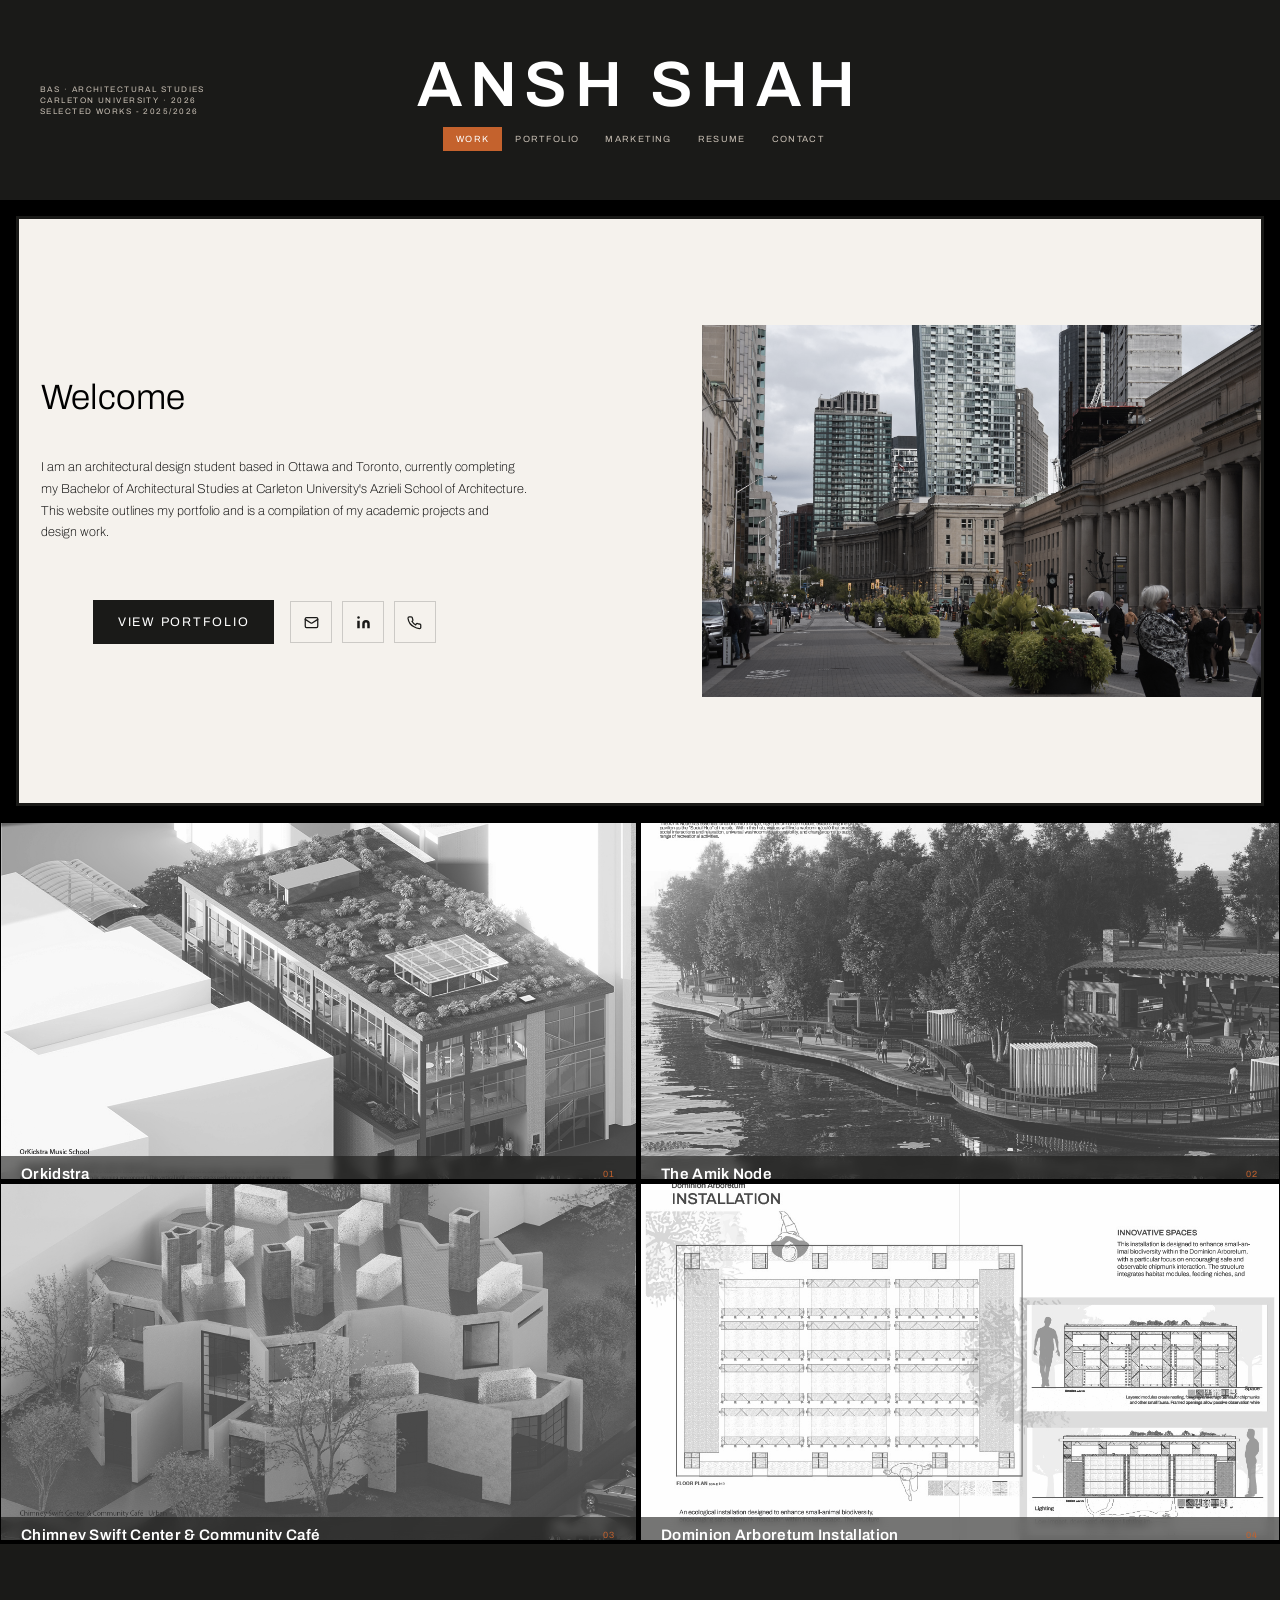
==== index.html @ ababc0a5 "Add marketing page and refresh site presentation" ====
<!DOCTYPE html>
<html lang="en">
<head>
  <meta charset="UTF-8">
  <meta name="viewport" content="width=device-width, initial-scale=1.0">
  <title>Ansh Shah — Architectural Designer</title>
  <meta name="description" content="Portfolio of Ansh Shah, Bachelor of Architectural Studies at Carleton University, specializing in sustainable design.">
 
  <link rel="preconnect" href="https://fonts.googleapis.com">
  <link rel="preconnect" href="https://fonts.gstatic.com" crossorigin>
  <link href="https://fonts.googleapis.com/css2?family=Archivo:ital,wght@0,100..900;1,100..900&display=swap" rel="stylesheet">
 
  <style>
    *, *::before, *::after { box-sizing: border-box; margin: 0; padding: 0; }
 
    :root {
      --bg:     #000000;
      --ink:    #000000;
      --accent: #C4622D;
      --line:   #C8BFB4;
      --white:  #FFFFFF;
      --fd:     'Archivo', sans-serif;
      --fm:     'Archivo', sans-serif;
    }
 
    html { scroll-behavior: smooth; }
 
    body {
      background: var(--bg);
      color: var(--ink);
      font-family: var(--fd);
      -webkit-font-smoothing: antialiased;
    }
 
    a { color: inherit; text-decoration: none; }
    img { display: block; max-width: 100%; }
 
    /* ─── NAV ─── */
    nav {
      position: sticky;
      top: 0;
      z-index: 300;
      display: grid;
      grid-template-columns: 1fr auto 1fr;
      align-items: center;
      padding: 0 2.5rem;
      height: 200px;
      background: #1A1A18;
      border-bottom: none;
    }
 
    .nav-left {
      display: flex;
      flex-direction: column;
      gap: 2px;
      justify-content: center;
    }
 
    .nav-left .nav-sub {
      font-family: var(--fm);
      font-size: 8px;
      letter-spacing: 0.18em;
      color: var(--line);
      text-transform: uppercase;
      text-align: left;
    }
 
    .nav-center {
      display: flex;
      flex-direction: column;
      align-items: center;
      gap: 0.5rem;
    }
 
    .nav-center .nav-name {
      font-family: var(--fd);
      font-size: 4rem;
      font-weight: 600;
      letter-spacing: 0.12em;
      color: var(--white);
      white-space: nowrap;
    }
 
    .nav-center .nav-links {
      display: flex;
      list-style: none;
      gap: 0;
    }
 
    .nav-center .nav-links li a {
      display: block;
      font-family: var(--fm);
      font-size: 9px;
      letter-spacing: 0.15em;
      text-transform: uppercase;
      color: var(--line);
      padding: 6px 12px;
      border: 1px solid transparent;
      transition: color 0.2s, border-color 0.2s;
    }
 
    .nav-center .nav-links li a:hover,
    .nav-center .nav-links li a.active {
      color: var(--white);
      border-color: rgba(255,255,255,0.25);
    }
 
    .nav-center .nav-links li a.active {
      background: var(--accent);
      border-color: var(--accent);
      color: var(--white);
    }
 
    /* ─── INTRO STRIP ─── */
    .intro-strip {
      width: calc(100% - 32px);
      margin: 16px 16px 16px 16px;
      background: #F5F2ED;
      border: 3px solid #1A1A18;
      box-sizing: border-box;
      display: grid;
      grid-template-columns: 55% 45%;
      min-height: calc(70vh - 40px);
      align-items: stretch;
    }

    .intro-left {
      display: flex;
      flex-direction: column;
      justify-content: center;
      gap: 1rem;
      padding: 0rem 3rem 0rem 3rem;
    }

    .intro-left h1 {
      font-family: var(--fd);
      font-size: clamp(2.2rem, 2vw, 3.5rem);
      font-weight: 300;
      line-height: 1.1;
      margin-bottom: 1.5rem;
    }

    .intro-left p {
      font-family: var(--fd);
      font-size: .8rem;
      font-weight: 100;
      line-height: 1.7;
      opacity: 0.8;
      max-width: 38em;
      margin-bottom: 2.5rem;
    }

    .intro-actions {
      display: flex;
      align-items: center;
      gap: 1rem;
      flex-wrap: wrap;
    }

    .btn-primary {
      display: inline-flex;
      align-items: center;
      justify-content: center;
      min-height: 44px;
      padding: 0.85rem 1.5rem;
      border: 1px solid #1A1A18;
      background: #1A1A18;
      color: var(--white);
      font-family: var(--fm);
      font-size: 0.78rem;
      letter-spacing: 0.14em;
      text-transform: uppercase;
      transition: background 0.2s ease, color 0.2s ease, border-color 0.2s ease;
    }

    .btn-primary:hover {
      background: var(--accent);
      border-color: var(--accent);
    }

    .icon-links {
      display: flex;
      align-items: center;
      gap: 0.6rem;
      flex-wrap: wrap;
    }

    .icon-links a {
      display: inline-flex;
      align-items: center;
      justify-content: center;
      width: 42px;
      height: 42px;
      border: 1px solid rgba(26, 26, 24, 0.18);
      color: #1A1A18;
      transition: border-color 0.2s ease, color 0.2s ease, transform 0.2s ease;
    }

    .icon-links a:hover {
      border-color: var(--accent);
      color: var(--accent);
      transform: translateY(-1px);
    }

    .intro-photo-container {
      display: flex;
      align-items: center;
      justify-content: center;
      background: none !important;
      box-shadow: none !important;
      border: none !important;
      border-radius: 0 !important;
      overflow: visible;
      height: 100%;
      min-height: 0;
    }

    .intro-photo-container img {
      width: 100%;
      height: 100%;
      max-height: 100vh;
      object-fit: contain;
      object-position: center center;
      background: none !important;
      border: none !important;
      box-shadow: none !important;
      border-radius: 0 !important;
      display: block;
      margin: 0 auto;
      opacity: 1;
      filter: grayscale(50%);
      transition: transform 0.8s ease, opacity 0.4s ease;
    }

    .intro-photo-container:hover img {
      transform: scale(1.04);
      opacity: 1;
      filter: grayscale(0%);
    }

    .hamburger {
      display: none;
      align-items: center;
      justify-content: center;
      flex-direction: column;
      gap: 5px;
      width: 44px;
      height: 44px;
      padding: 0;
      border: none;
      background: transparent;
      color: var(--white);
      cursor: pointer;
      justify-self: end;
      z-index: 400;
    }

    .hamburger span {
      display: block;
      width: 24px;
      height: 2px;
      background: currentColor;
      transition: transform 0.3s ease, opacity 0.3s ease;
    }

    .hamburger.active span:nth-child(1) {
      transform: translateY(7px) rotate(45deg);
    }

    .hamburger.active span:nth-child(2) {
      opacity: 0;
    }

    .hamburger.active span:nth-child(3) {
      transform: translateY(-7px) rotate(-45deg);
    }

    .mobile-menu {
      position: fixed;
      inset: 0;
      display: flex;
      flex-direction: column;
      justify-content: center;
      align-items: center;
      gap: 2rem;
      padding: 6rem 1.5rem 2rem;
      background: rgba(26, 26, 24, 0.98);
      z-index: 350;
      opacity: 0;
      visibility: hidden;
      pointer-events: none;
      transition: opacity 0.3s ease, visibility 0.3s ease;
    }

    .mobile-menu.active {
      opacity: 1;
      visibility: visible;
      pointer-events: auto;
    }

    .mobile-nav-links {
      list-style: none;
      display: flex;
      flex-direction: column;
      align-items: center;
      gap: 1.25rem;
    }

    .mobile-nav-links li a {
      display: block;
      font-family: var(--fd);
      font-size: clamp(1.4rem, 6vw, 2rem);
      font-weight: 300;
      letter-spacing: 0.08em;
      color: var(--white);
      text-transform: uppercase;
    }

    .mobile-nav-links li a.active,
    .mobile-nav-links li a:hover {
      color: var(--accent);
    }

    .mobile-nav-sub {
      display: flex;
      flex-direction: column;
      align-items: center;
      gap: 0.45rem;
    }

    .mobile-nav-sub span {
      font-family: var(--fm);
      font-size: 0.68rem;
      letter-spacing: 0.14em;
      color: var(--line);
      text-transform: uppercase;
      text-align: center;
    }
 
    /* ─── PROJECT GRID ─── */
    .projects-grid {
      display: grid;
      grid-template-columns: 1fr 1fr;
      gap: 0;
    }
 
    .project-tile {
      position: relative;
      overflow: hidden;
      border-bottom: 3px solid var(--ink);
      border-right: 3px solid var(--ink);
      aspect-ratio: 16 / 9;
      background: var(--ink);
      cursor: pointer;
      margin: 1px;
      
    }
 
    .project-tile:nth-child(even) {
      border-right: none;
    }
 
    .project-tile img {
      width: 100%;
      height: 100%;
      object-fit: cover;
      display: block;
      filter: grayscale(100%);
      transition: filter 0.5s ease, transform 0.6s ease;
    }
 
    .project-tile:hover img {
      filter: grayscale(0%);
      transform: scale(1.04);
    }
 
    /* overlay */
    .tile-overlay {
      position: absolute;
      inset: 0;
      background: linear-gradient(to top, rgba(26,26,24,0.85) 0%, transparent 55%);
      opacity: 0;
      transition: opacity 0.35s ease;
      display: flex;
      flex-direction: column;
      justify-content: flex-end;
      padding: 1.75rem 2rem;
    }
 
    .project-tile:hover .tile-overlay {
      opacity: 1;
    }
 
    .tile-num {
      font-family: var(--fm);
      font-size: 9px;
      letter-spacing: 0.2em;
      color: var(--accent);
      margin-bottom: 0.4rem;
    }
 
    .tile-title {
      font-family: var(--fd);
      font-size: 1.5rem;
      font-weight: 600;
      color: var(--white);
      line-height: 1.15;
      margin-bottom: 0.35rem;
    }
 
    .tile-desc {
      font-family: var(--fd);
      font-style: italic;
      font-size: 0.9rem;
      color: rgba(245,242,237,0.75);
      margin-bottom: 0.6rem;
    }
 
    .tile-tools {
      font-family: var(--fm);
      font-size: 8px;
      letter-spacing: 0.12em;
      color: var(--line);
    }
 
    /* Always-visible label strip at bottom (subtle) */
    .tile-label {
      position: absolute;
      bottom: 0;
      left: 0;
      right: 0;
      padding: 0.65rem 1.25rem;
      background: rgba(26,26,24,0.6);
      backdrop-filter: blur(4px);
      display: flex;
      justify-content: space-between;
      align-items: center;
      transition: opacity 0.3s;
    }
 
    .project-tile:hover .tile-label {
      opacity: 0;
    }
 
    .tile-label-name {
      font-family: var(--fd);
      font-size: 0.95rem;
      font-weight: 600;
      color: var(--white);
      letter-spacing: 0.02em;
    }
 
    .tile-label-num {
      font-family: var(--fm);
      font-size: 9px;
      color: var(--accent);
      letter-spacing: 0.18em;
    }
 
    /* ─── FOOTER ─── */
    .site-footer {
      background: #1A1A18;
      padding: 1.6rem 2.5rem;
      display: grid;
      grid-template-columns: minmax(0, 1.3fr) auto auto;
      align-items: start;
      gap: 1.2rem 2rem;
    }
 
    .site-footer > p {
      display: none;
    }

    .site-footer__brand,
    .site-footer__nav,
    .site-footer__meta {
      display: grid;
      gap: 0.45rem;
    }

    .site-footer__eyebrow,
    .site-footer__nav a,
    .site-footer__meta a,
    .site-footer__meta span,
    .site-footer__note {
      font-family: var(--fm);
      font-size: 9px;
      letter-spacing: 0.12em;
      text-transform: uppercase;
    }

    .site-footer__eyebrow {
      color: var(--accent);
      opacity: 1;
    }

    .site-footer__note,
    .site-footer__meta span {
      color: #C8BFB4;
      opacity: 0.7;
    }

    .site-footer__nav {
      justify-items: start;
    }

    .site-footer__nav a,
    .site-footer__meta a {
      color: #F5F2ED;
      opacity: 0.82;
    }

    .site-footer__meta {
      justify-items: end;
      text-align: right;
    }
 
    .site-footer a:hover { color: var(--accent); opacity: 1; }
 
    /* ─── RESPONSIVE ─── */
    @media (max-width: 768px) {
      nav {
        grid-template-columns: 1fr auto;
        gap: 1rem;
        padding: 0 1.25rem;
        height: 88px;
      }
      .nav-left {
        display: none;
      }
      .nav-center {
        align-items: flex-start;
        gap: 0;
        min-width: 0;
      }
      .nav-center .nav-name {
        font-size: clamp(1.35rem, 6vw, 2rem);
        letter-spacing: 0.08em;
      }
      .nav-center .nav-links {
        display: none;
      }
      .intro-strip {
        grid-template-columns: 1fr;
        min-height: auto;
        margin: 12px;
        width: calc(100% - 24px);
      }
      .intro-photo-container {
        order: -1;
        padding: 1.25rem 1.25rem 0;
        height: auto;
        min-height: 0;
        max-height: none;
        align-items: center;
        justify-content: center;
      }
      .intro-photo-container img {
        width: 100%;
        height: auto;
        max-height: min(70vh, 520px);
        object-fit: contain;
        object-position: center center;
      }
      .intro-left {
        gap: 0.8rem;
        padding: 1.25rem 1.5rem 1.75rem;
      }
      .intro-left h1 {
        font-size: clamp(2rem, 8vw, 2.8rem);
        margin-bottom: 0.5rem;
      }
      .intro-left p {
        font-size: 0.95rem;
        line-height: 1.65;
        margin-bottom: 1rem;
      }
      .intro-actions {
        align-items: stretch;
      }
      .btn-primary {
        width: 100%;
      }
      .icon-links {
        width: 100%;
      }
      .projects-grid { grid-template-columns: 1fr; }
      .project-tile { border-right: none; aspect-ratio: 4/3; }
      .project-tile:nth-child(even) { border-right: none; }
      .hamburger { display: flex; }
    }
 
    @media (max-width: 480px) {
      nav {
        padding: 0 1rem;
        height: 76px;
      }
      .nav-center .nav-name {
        font-size: 1.1rem;
        letter-spacing: 0.06em;
      }
      .intro-strip {
        margin: 8px;
        width: calc(100% - 16px);
      }
      .intro-photo-container {
        padding: 1rem 1rem 0;
      }
      .intro-left {
        padding: 1rem 1.1rem 1.35rem;
      }
      .intro-left p {
        font-size: 0.9rem;
      }
      .icon-links a {
        width: 40px;
        height: 40px;
      }
      .site-footer {
        grid-template-columns: 1fr;
        padding: 1.2rem 1.25rem;
      }
      .site-footer__nav,
      .site-footer__meta {
        justify-items: start;
        text-align: left;
      }
    }
  </style>
</head>
<body>
 
  <!-- NAV -->
  <nav>
    <div class="nav-left">
      <span class="nav-sub">BAS · Architectural Studies</span>
      <span class="nav-sub">Carleton University · 2026</span>
      <span class="nav-sub">Selected Works - 2025/2026</span>
    </div>
    <div class="nav-center">
      <span class="nav-name">ANSH SHAH</span>
      <ul class="nav-links">
        <li><a href="index.html" class="active">Work</a></li>
        <li><a href="portfolio.html">Portfolio</a></li>
        <li><a href="marketing.html">Marketing</a></li>
        <li><a href="resume.html">Resume</a></li>
        <li><a href="mailto:ansh-shah@outlook.com">Contact</a></li>
      </ul>
    </div>
    <button class="hamburger" type="button" aria-label="Toggle menu" aria-expanded="false">
      <span></span>
      <span></span>
      <span></span>
    </button>
  </nav>
  
  <!-- Mobile Menu Overlay -->
  <div class="mobile-menu" aria-hidden="true">
    <ul class="mobile-nav-links">
      <li><a href="index.html" class="active">Work</a></li>
      <li><a href="portfolio.html">Portfolio</a></li>
      <li><a href="marketing.html">Marketing</a></li>
      <li><a href="resume.html">Resume</a></li>
      <li><a href="mailto:ansh-shah@outlook.com">Contact</a></li>
    </ul>
    <div class="mobile-nav-sub">
      <span>BAS · Architectural Studies</span>
      <span>Carleton University · 2026</span>
    </div>
  </div>
 
  <!-- INTRO STRIP -->
  <div class="intro-strip">
    <div class="intro-left">
      <h1>Welcome</h1>
      <p>I am an architectural design student based in Ottawa and Toronto, currently completing my Bachelor of Architectural Studies at Carleton University's Azrieli School of Architecture. This website outlines my portfolio and is a compilation of my academic projects and design work.</p>
      <div class="intro-actions">
        <a href="portfolio.html" class="btn-primary">View Portfolio</a>
        <div class="icon-links">
          <a href="mailto:ansh-shah@outlook.com" title="Email">
            <svg width="15" height="15" viewBox="0 0 24 24" fill="none" stroke="currentColor" stroke-width="2" stroke-linecap="round" stroke-linejoin="round"><rect x="2" y="4" width="20" height="16" rx="2"/><path d="m22 7-8.97 5.7a1.94 1.94 0 0 1-2.06 0L2 7"/></svg>
          </a>
          <a href="https://www.linkedin.com/in/ansh-shah-31157129a/" target="_blank" title="LinkedIn">
            <svg width="15" height="15" viewBox="0 0 24 24" fill="currentColor"><path d="M16 8a6 6 0 0 1 6 6v7h-4v-7a2 2 0 0 0-2-2 2 2 0 0 0-2 2v7h-4v-7a6 6 0 0 1 6-6zM2 9h4v12H2z"/><circle cx="4" cy="4" r="2"/></svg>
          </a>
          <a href="tel:4373502906" title="Phone">
            <svg width="15" height="15" viewBox="0 0 24 24" fill="none" stroke="currentColor" stroke-width="2" stroke-linecap="round" stroke-linejoin="round"><path d="M22 16.92v3a2 2 0 0 1-2.18 2 19.79 19.79 0 0 1-8.63-3.07A19.5 19.5 0 0 1 4.69 13.6 19.79 19.79 0 0 1 1.61 5a2 2 0 0 1 1.99-2h3a2 2 0 0 1 2 1.72c.127.96.361 1.903.7 2.81a2 2 0 0 1-.45 2.11L7.91 10.09a16 16 0 0 0 6 6l.91-1.91a2 2 0 0 1 2.11-.45c.907.339 1.85.573 2.81.7A2 2 0 0 1 22 16.92z"/></svg>
          </a>
        </div>
      </div>
    </div>
    <div class="intro-photo-container">
      <img src="IntroPhoto.jpg" alt="Ansh Shah">
    </div>
  </div>
 
  <!-- PROJECT GRID -->
  <section id="work">
    <div class="projects-grid">
 
      <a class="project-tile" href="portfolio.html">
        <img src="assets/images/Page_7.jpg" alt="Orkidstræ" loading="lazy">
        <div class="tile-label">
          <span class="tile-label-name">Orkidstra </span>
          <span class="tile-label-num">01</span>
        </div>
        <div class="tile-overlay">
          <span class="tile-num">01</span>
          <h2 class="tile-title">Orkidstra Music School</h2>
          <p class="tile-desc">Institutional Design · Ottawa</p>
          <span class="tile-tools">Revit · Rhino · D5 Render · Illustrator · Photoshop · InDesign</span>
        </div>
      </a>
 
      <a class="project-tile" href="portfolio.html">
        <img src="assets/images/Page_3.jpg" alt="The Amik Node" loading="lazy">
        <div class="tile-label">
          <span class="tile-label-name">The Amik Node</span>
          <span class="tile-label-num">02</span>
        </div>
        <div class="tile-overlay">
          <span class="tile-num">02</span>
          <h2 class="tile-title">The Amik Node</h2>
          <p class="tile-desc">Ecological Design Studio · Ottawa</p>
          <span class="tile-tools">Rhino · D5 Render · Photoshop · Illustrator · InDesign</span>
        </div>
      </a>
 
      <a class="project-tile" href="portfolio.html">
        <img src="assets/images/Page_13.jpg" alt="Chimney Swift Center" loading="lazy">
        <div class="tile-label">
          <span class="tile-label-name">Chimney Swift Center & Community Café</span>
          <span class="tile-label-num">03</span>
        </div>
        <div class="tile-overlay">
          <span class="tile-num">03</span>
          <h2 class="tile-title">Chimney Swift Center<br>& Community Café</h2>
          <p class="tile-desc">Urban Infill · Ottawa</p>
          <span class="tile-tools">Rhino · D5 Render · Photoshop · Illustrator · InDesign</span>
        </div>
      </a>
 
      <a class="project-tile" href="portfolio.html">
        <img src="assets/images/Page_16.jpg" alt="Dominion Arboretum Installation" loading="lazy">
        <div class="tile-label">
          <span class="tile-label-name">Dominion Arboretum Installation</span>
          <span class="tile-label-num">04</span>
        </div>
        <div class="tile-overlay">
          <span class="tile-num">04</span>
          <h2 class="tile-title">Dominion Arboretum<br>Installation</h2>
          <p class="tile-desc">Landscape Installation · Ottawa</p>
          <span class="tile-tools">Rhino · Illustrator · Photoshop · InDesign</span>
        </div>
      </a>
 
    </div>
  </section>
 
  <!-- FOOTER -->
  <footer class="site-footer">
    <div class="site-footer__brand">
      <p class="site-footer__eyebrow">Ansh Shah</p>
      <p class="site-footer__note">BAS Architectural Studies, Carleton University, selected works 2025/2026.</p>
    </div>
    <div class="site-footer__nav">
      <a href="portfolio.html">Portfolio</a>
      <a href="marketing.html">Marketing</a>
      <a href="resume.html">Resume</a>
    </div>
    <div class="site-footer__meta">
      <a href="mailto:ansh-shah@outlook.com">ansh-shah@outlook.com</a>
      <a href="https://www.linkedin.com/in/ansh-shah-31157129a/" target="_blank" rel="noreferrer">LinkedIn</a>
      <span>&copy; 2026 Ottawa / Toronto</span>
    </div>
    <p>© 2026 Ansh Shah &nbsp;·&nbsp; BAS Architectural Studies, Carleton University</p>
    <p>
      <a href="mailto:ansh-shah@outlook.com">ansh-shah@outlook.com</a>
      &nbsp;·&nbsp;
      <a href="https://www.linkedin.com/in/ansh-shah-31157129a/" target="_blank">LinkedIn</a>
    </p>
  </footer>

  <script src="js/main.js"></script>
</body>
</html>
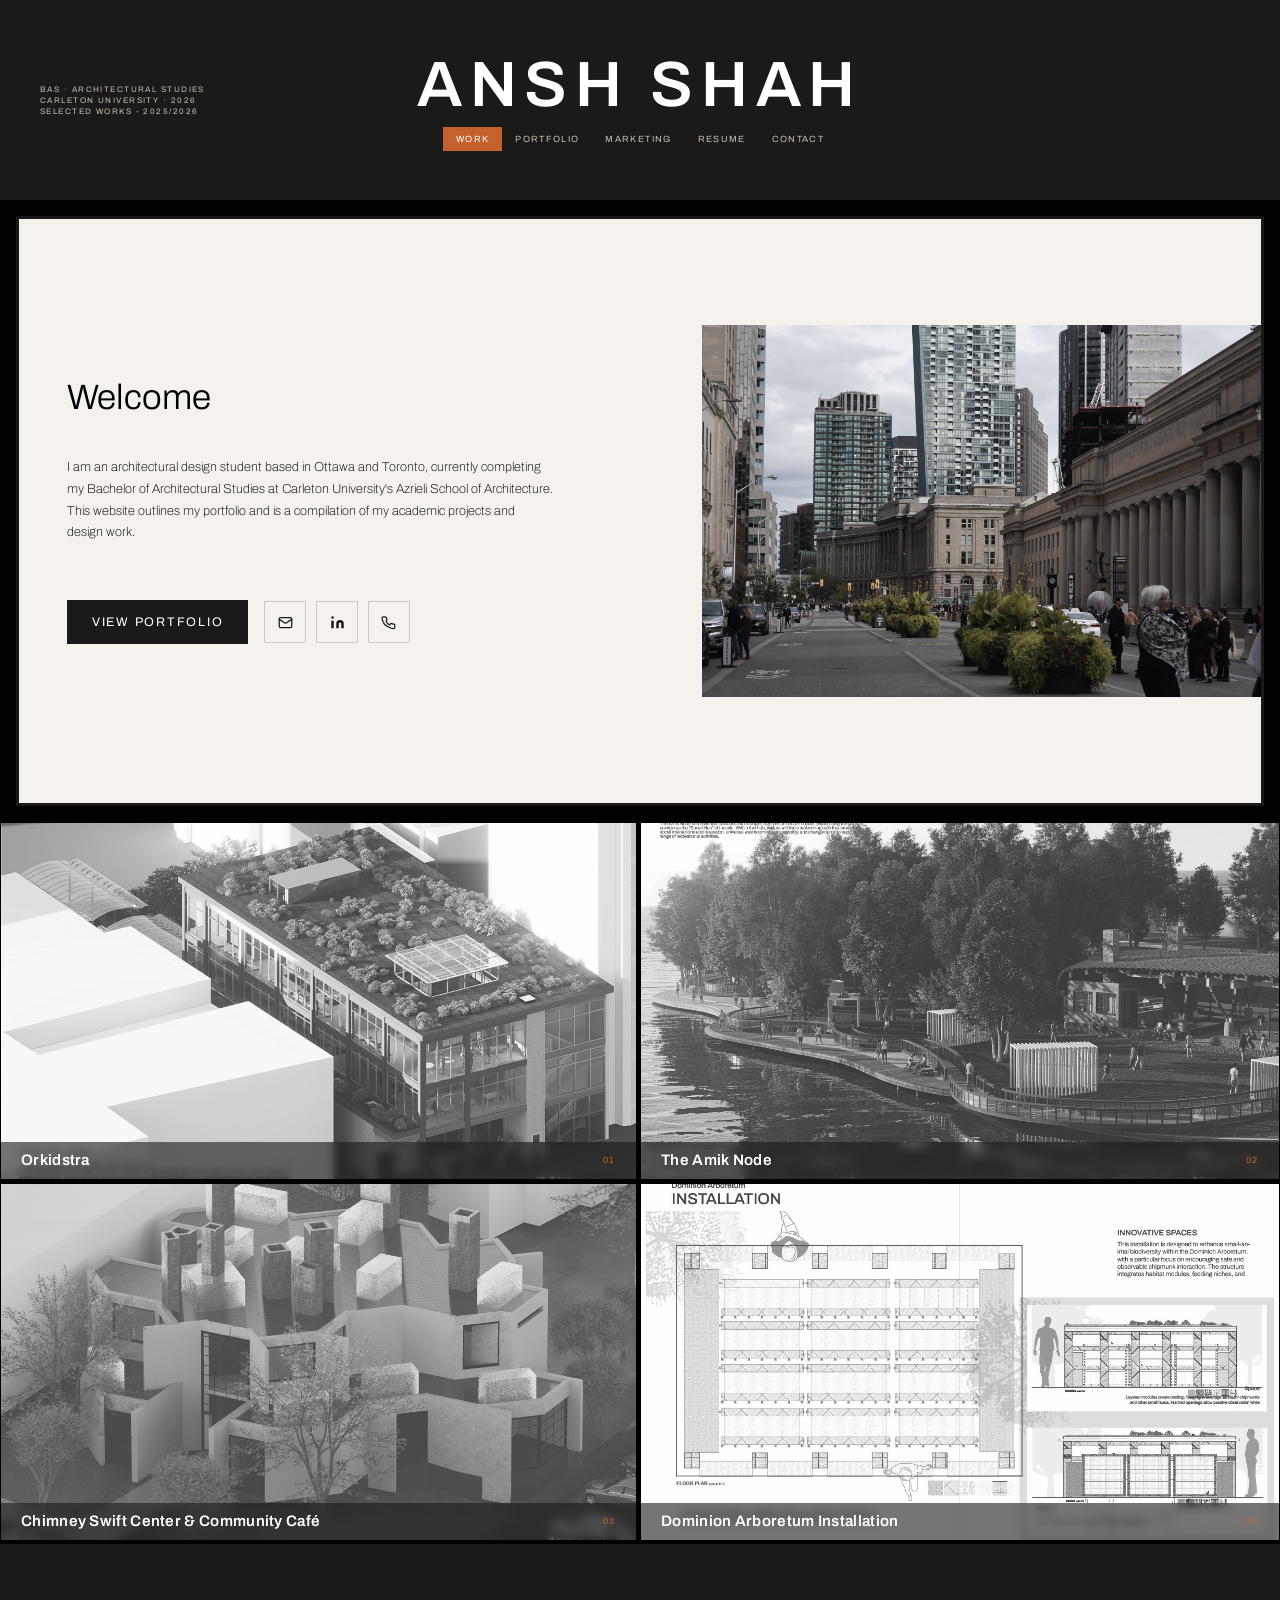
==== commit b88d2b4b: "Refine mobile layout and animation behavior" ====
--- a/index.html
+++ b/index.html
@@ -433,8 +433,10 @@
       background: rgba(26,26,24,0.6);
       backdrop-filter: blur(4px);
       display: flex;
+      min-width: 0;
       justify-content: space-between;
       align-items: center;
+      gap: 0.6rem;
       transition: opacity 0.3s;
     }
  
@@ -448,6 +450,8 @@
       font-weight: 600;
       color: var(--white);
       letter-spacing: 0.02em;
+      min-width: 0;
+      overflow-wrap: anywhere;
     }
  
     .tile-label-num {
@@ -543,8 +547,8 @@
       .intro-strip {
         grid-template-columns: 1fr;
         min-height: auto;
-        margin: 12px;
-        width: calc(100% - 24px);
+        margin: 8px;
+        width: calc(100% - 16px);
       }
       .intro-photo-container {
         order: -1;
@@ -564,7 +568,7 @@
       }
       .intro-left {
         gap: 0.8rem;
-        padding: 1.25rem 1.5rem 1.75rem;
+        padding: 1.1rem 1.2rem 1.45rem;
       }
       .intro-left h1 {
         font-size: clamp(2rem, 8vw, 2.8rem);
@@ -600,14 +604,14 @@
         letter-spacing: 0.06em;
       }
       .intro-strip {
-        margin: 8px;
-        width: calc(100% - 16px);
+        margin: 4px;
+        width: calc(100% - 8px);
       }
       .intro-photo-container {
-        padding: 1rem 1rem 0;
+        padding: 0.8rem 0.8rem 0;
       }
       .intro-left {
-        padding: 1rem 1.1rem 1.35rem;
+        padding: 0.9rem 0.9rem 1.15rem;
       }
       .intro-left p {
         font-size: 0.9rem;
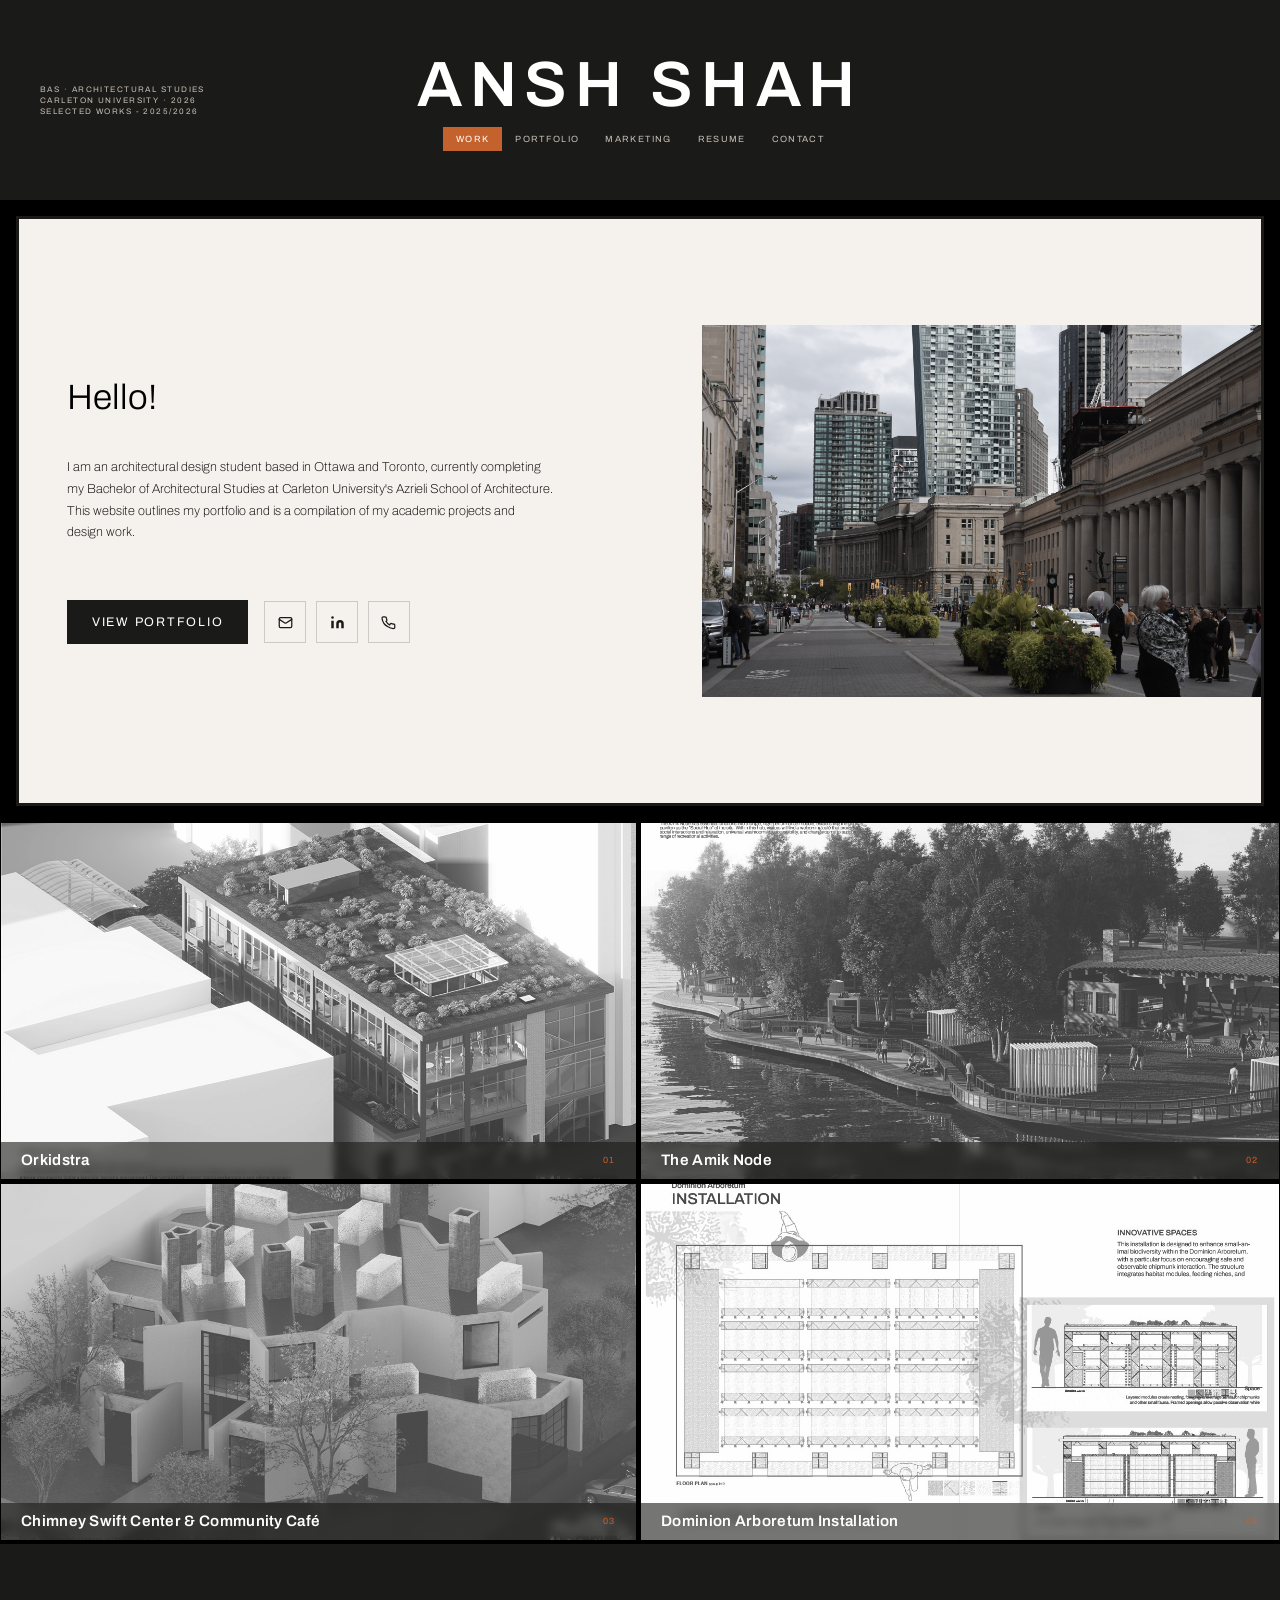
==== commit 4d66ebe9: "Update index.html" ====
--- a/index.html
+++ b/index.html
@@ -176,6 +176,28 @@
     .btn-primary:hover {
       background: var(--accent);
       border-color: var(--accent);
+    }
+
+    .btn-mobile-marketing {
+      display: none;
+      align-items: center;
+      justify-content: center;
+      min-height: 44px;
+      padding: 0.85rem 1.5rem;
+      border: 1px solid rgba(26, 26, 24, 0.18);
+      background: transparent;
+      color: #1A1A18;
+      font-family: var(--fm);
+      font-size: 0.78rem;
+      letter-spacing: 0.14em;
+      text-transform: uppercase;
+      transition: background 0.2s ease, color 0.2s ease, border-color 0.2s ease;
+    }
+
+    .btn-mobile-marketing:hover {
+      background: rgba(196, 98, 45, 0.1);
+      border-color: var(--accent);
+      color: var(--accent);
     }
 
     .icon-links {
@@ -583,6 +605,10 @@
         align-items: stretch;
       }
       .btn-primary {
+        width: 100%;
+      }
+      .btn-mobile-marketing {
+        display: inline-flex;
         width: 100%;
       }
       .icon-links {
@@ -676,10 +702,11 @@
   <!-- INTRO STRIP -->
   <div class="intro-strip">
     <div class="intro-left">
-      <h1>Welcome</h1>
+      <h1>Hello!</h1>
       <p>I am an architectural design student based in Ottawa and Toronto, currently completing my Bachelor of Architectural Studies at Carleton University's Azrieli School of Architecture. This website outlines my portfolio and is a compilation of my academic projects and design work.</p>
       <div class="intro-actions">
         <a href="portfolio.html" class="btn-primary">View Portfolio</a>
+        <a href="marketing.html" class="btn-mobile-marketing">Marketing</a>
         <div class="icon-links">
           <a href="mailto:ansh-shah@outlook.com" title="Email">
             <svg width="15" height="15" viewBox="0 0 24 24" fill="none" stroke="currentColor" stroke-width="2" stroke-linecap="round" stroke-linejoin="round"><rect x="2" y="4" width="20" height="16" rx="2"/><path d="m22 7-8.97 5.7a1.94 1.94 0 0 1-2.06 0L2 7"/></svg>
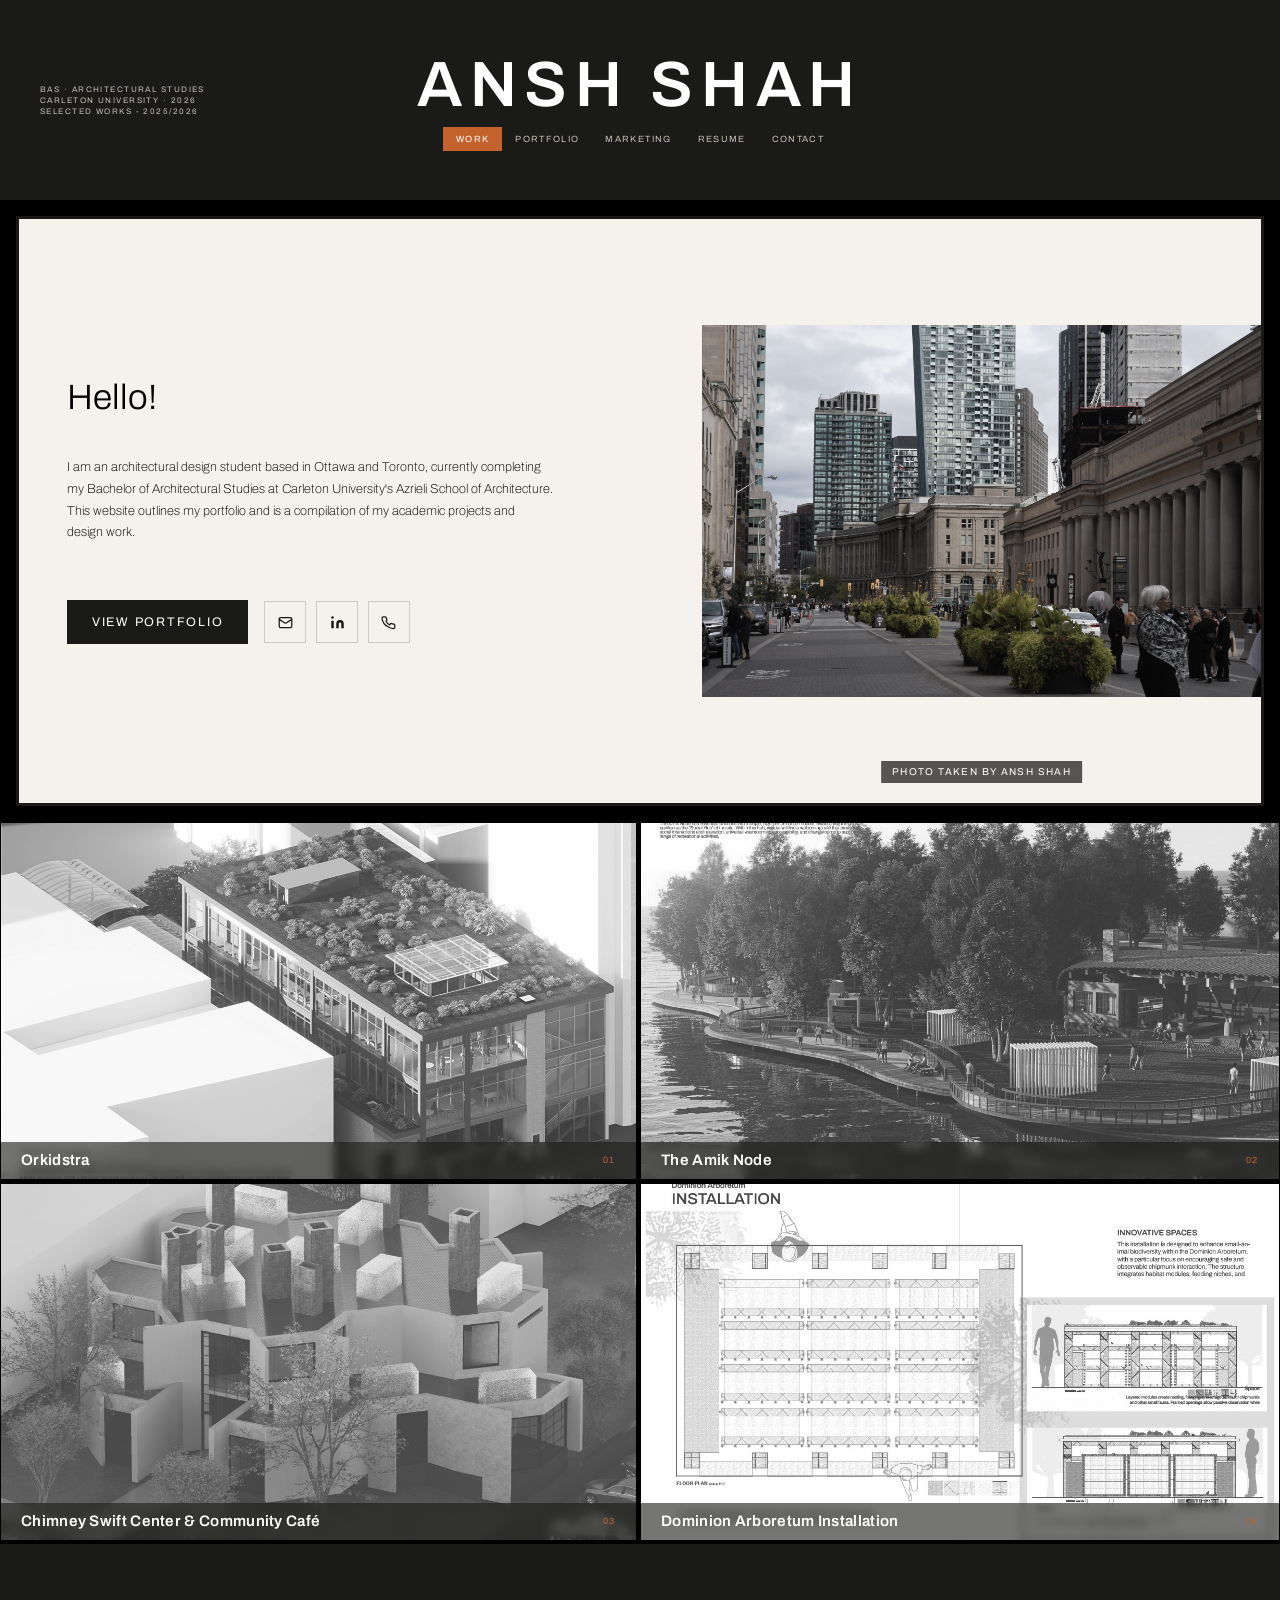
==== commit c654c465: "Add intro photo credit" ====
--- a/index.html
+++ b/index.html
@@ -225,6 +225,7 @@
     }
 
     .intro-photo-container {
+      position: relative;
       display: flex;
       align-items: center;
       justify-content: center;
@@ -260,6 +261,21 @@
       filter: grayscale(0%);
     }
 
+    .intro-photo-credit {
+      position: absolute;
+      bottom: 1.25rem;
+      left: 50%;
+      transform: translateX(-50%);
+      padding: 0.35rem 0.7rem;
+      background: rgba(26, 26, 24, 0.72);
+      color: var(--white);
+      font-family: var(--fm);
+      font-size: 0.62rem;
+      letter-spacing: 0.14em;
+      text-transform: uppercase;
+      white-space: nowrap;
+    }
+
     .hamburger {
       display: none;
       align-items: center;
@@ -587,6 +603,10 @@
         max-height: min(70vh, 520px);
         object-fit: contain;
         object-position: center center;
+      }
+      .intro-photo-credit {
+        bottom: 0.75rem;
+        font-size: 0.58rem;
       }
       .intro-left {
         gap: 0.8rem;
@@ -722,6 +742,7 @@
     </div>
     <div class="intro-photo-container">
       <img src="IntroPhoto.jpg" alt="Ansh Shah">
+      <span class="intro-photo-credit">Photo Taken by Ansh Shah</span>
     </div>
   </div>
  
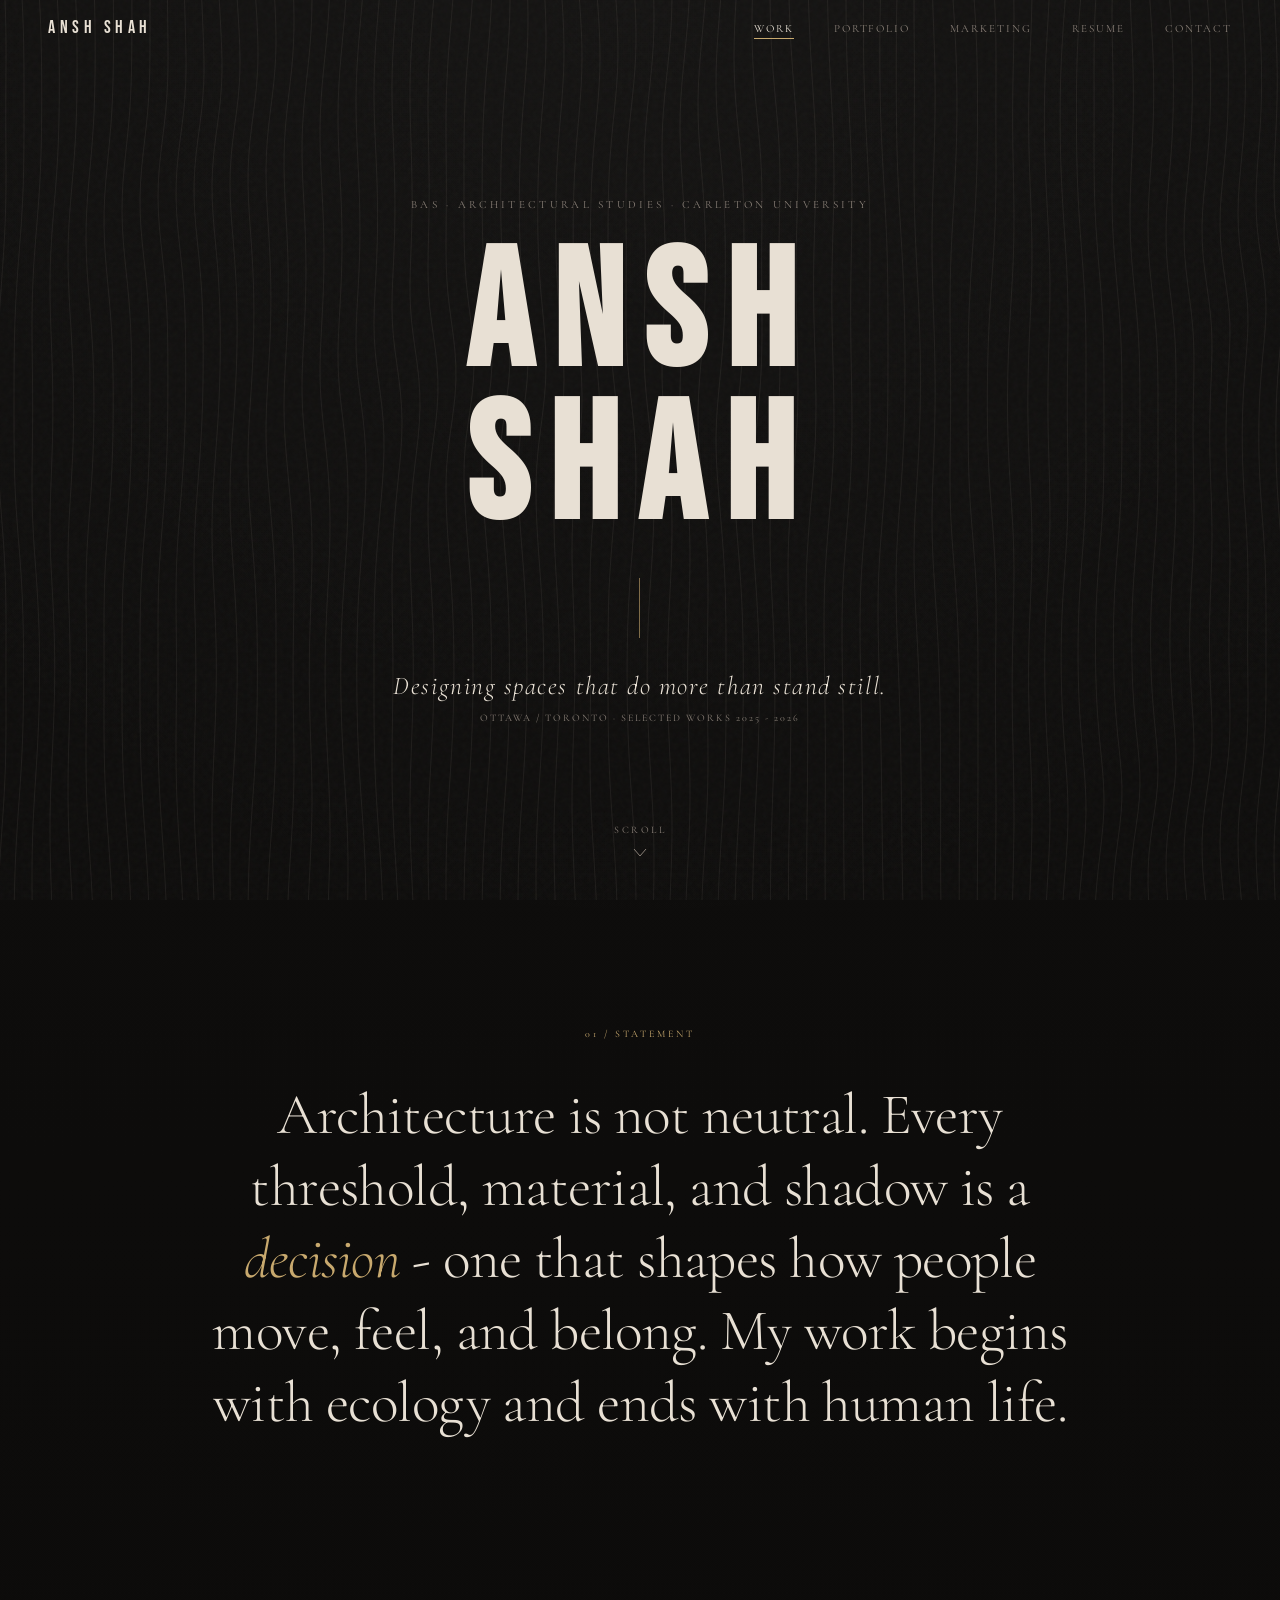
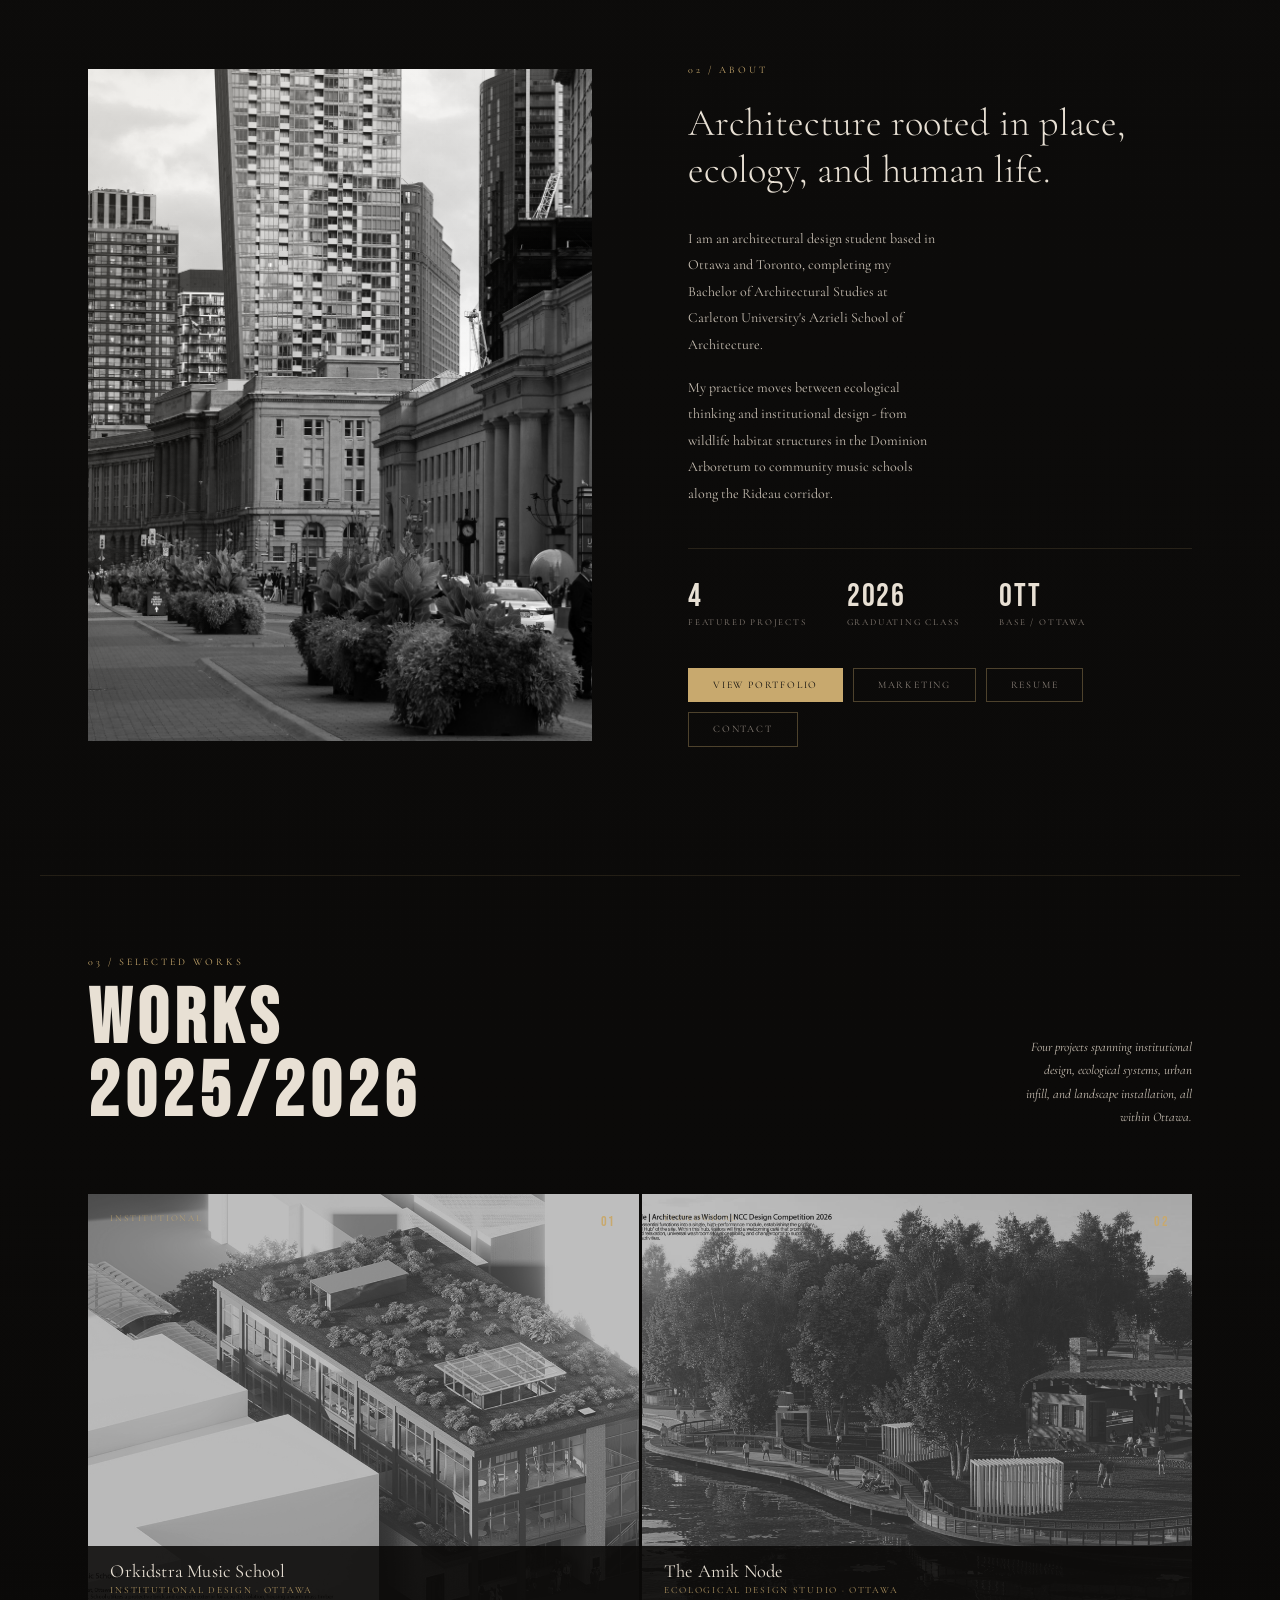
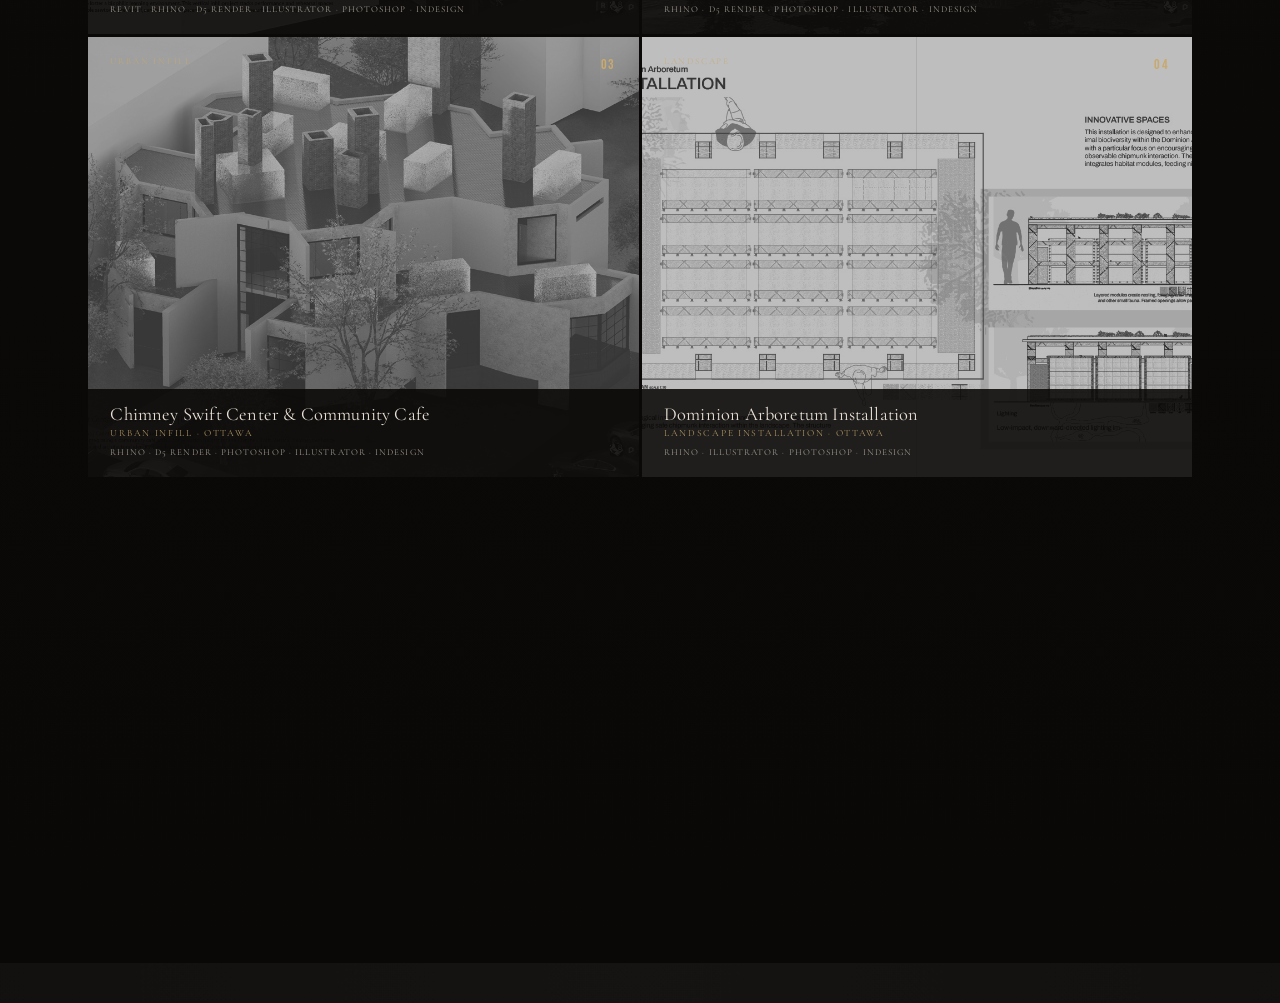
==== commit 2824b0f4: "Redesign homepage presentation" ====
--- a/index.html
+++ b/index.html
@@ -3,278 +3,109 @@
 <head>
   <meta charset="UTF-8">
   <meta name="viewport" content="width=device-width, initial-scale=1.0">
-  <title>Ansh Shah — Architectural Designer</title>
   <meta name="description" content="Portfolio of Ansh Shah, Bachelor of Architectural Studies at Carleton University, specializing in sustainable design.">
- 
+  <title>Ansh Shah - Architectural Designer</title>
   <link rel="preconnect" href="https://fonts.googleapis.com">
   <link rel="preconnect" href="https://fonts.gstatic.com" crossorigin>
-  <link href="https://fonts.googleapis.com/css2?family=Archivo:ital,wght@0,100..900;1,100..900&display=swap" rel="stylesheet">
- 
+  <link href="https://fonts.googleapis.com/css2?family=Cormorant+Garamond:ital,wght@0,300;0,400;0,600;1,300;1,400&family=Bebas+Neue&display=swap" rel="stylesheet">
   <style>
     *, *::before, *::after { box-sizing: border-box; margin: 0; padding: 0; }
- 
+
     :root {
-      --bg:     #000000;
-      --ink:    #000000;
-      --accent: #C4622D;
-      --line:   #C8BFB4;
-      --white:  #FFFFFF;
-      --fd:     'Archivo', sans-serif;
-      --fm:     'Archivo', sans-serif;
-    }
- 
+      --bg: #0d0c0b;
+      --surface: #141210;
+      --surface-soft: #11100f;
+      --cream: #e8e0d4;
+      --light: #c8bfb3;
+      --muted: #8a8078;
+      --accent: #c8a96e;
+      --line: rgba(200, 169, 110, 0.12);
+      --nav-h: 54px;
+    }
+
     html { scroll-behavior: smooth; }
- 
+
     body {
-      background: var(--bg);
-      color: var(--ink);
-      font-family: var(--fd);
-      -webkit-font-smoothing: antialiased;
-    }
- 
-    a { color: inherit; text-decoration: none; }
+      background:
+        radial-gradient(circle at top, rgba(255, 255, 255, 0.02), transparent 24%),
+        linear-gradient(180deg, #100f0e 0%, var(--bg) 28%, #090807 100%);
+      color: var(--cream);
+      font-family: "Cormorant Garamond", Georgia, serif;
+      overflow-x: hidden;
+    }
+
+    a { text-decoration: none; color: inherit; }
     img { display: block; max-width: 100%; }
- 
-    /* ─── NAV ─── */
-    nav {
-      position: sticky;
+
+    nav,
+    .sticky-nav {
+      position: fixed;
       top: 0;
-      z-index: 300;
-      display: grid;
-      grid-template-columns: 1fr auto 1fr;
+      left: 0;
+      right: 0;
+      height: var(--nav-h);
+      display: flex;
       align-items: center;
-      padding: 0 2.5rem;
-      height: 200px;
-      background: #1A1A18;
-      border-bottom: none;
-    }
- 
-    .nav-left {
-      display: flex;
-      flex-direction: column;
-      gap: 2px;
-      justify-content: center;
-    }
- 
-    .nav-left .nav-sub {
-      font-family: var(--fm);
-      font-size: 8px;
+      justify-content: space-between;
+      padding: 0 3rem;
+      background: transparent;
+      z-index: 500;
+      transition:
+        transform 0.45s cubic-bezier(0.16, 1, 0.3, 1),
+        background 0.4s,
+        border-color 0.4s;
+    }
+
+    nav.scrolled,
+    .sticky-nav.scrolled {
+      background: rgba(13, 12, 11, 0.92);
+      backdrop-filter: blur(12px);
+      border-bottom: 0.5px solid rgba(200, 169, 110, 0.12);
+    }
+
+    nav.hide,
+    .sticky-nav.hide { transform: translateY(-100%); }
+
+    .nav-logo,
+    .nav-name {
+      font-family: "Bebas Neue", sans-serif;
+      font-size: 18px;
+      letter-spacing: 0.25em;
+      color: var(--cream);
+    }
+
+    .nav-links {
+      display: flex;
+      gap: 2.5rem;
+      list-style: none;
+    }
+
+    .nav-links a {
+      position: relative;
+      font-family: "Cormorant Garamond", serif;
+      font-size: 11px;
       letter-spacing: 0.18em;
-      color: var(--line);
-      text-transform: uppercase;
-      text-align: left;
-    }
- 
-    .nav-center {
-      display: flex;
-      flex-direction: column;
-      align-items: center;
-      gap: 0.5rem;
-    }
- 
-    .nav-center .nav-name {
-      font-family: var(--fd);
-      font-size: 4rem;
-      font-weight: 600;
-      letter-spacing: 0.12em;
-      color: var(--white);
-      white-space: nowrap;
-    }
- 
-    .nav-center .nav-links {
-      display: flex;
-      list-style: none;
-      gap: 0;
-    }
- 
-    .nav-center .nav-links li a {
-      display: block;
-      font-family: var(--fm);
-      font-size: 9px;
-      letter-spacing: 0.15em;
-      text-transform: uppercase;
-      color: var(--line);
-      padding: 6px 12px;
-      border: 1px solid transparent;
-      transition: color 0.2s, border-color 0.2s;
-    }
- 
-    .nav-center .nav-links li a:hover,
-    .nav-center .nav-links li a.active {
-      color: var(--white);
-      border-color: rgba(255,255,255,0.25);
-    }
- 
-    .nav-center .nav-links li a.active {
+      text-transform: uppercase;
+      color: var(--muted);
+      transition: color 0.3s;
+    }
+
+    .nav-links a::after {
+      content: "";
+      position: absolute;
+      bottom: -3px;
+      left: 0;
+      width: 0;
+      height: 0.5px;
       background: var(--accent);
-      border-color: var(--accent);
-      color: var(--white);
-    }
- 
-    /* ─── INTRO STRIP ─── */
-    .intro-strip {
-      width: calc(100% - 32px);
-      margin: 16px 16px 16px 16px;
-      background: #F5F2ED;
-      border: 3px solid #1A1A18;
-      box-sizing: border-box;
-      display: grid;
-      grid-template-columns: 55% 45%;
-      min-height: calc(70vh - 40px);
-      align-items: stretch;
-    }
-
-    .intro-left {
-      display: flex;
-      flex-direction: column;
-      justify-content: center;
-      gap: 1rem;
-      padding: 0rem 3rem 0rem 3rem;
-    }
-
-    .intro-left h1 {
-      font-family: var(--fd);
-      font-size: clamp(2.2rem, 2vw, 3.5rem);
-      font-weight: 300;
-      line-height: 1.1;
-      margin-bottom: 1.5rem;
-    }
-
-    .intro-left p {
-      font-family: var(--fd);
-      font-size: .8rem;
-      font-weight: 100;
-      line-height: 1.7;
-      opacity: 0.8;
-      max-width: 38em;
-      margin-bottom: 2.5rem;
-    }
-
-    .intro-actions {
-      display: flex;
-      align-items: center;
-      gap: 1rem;
-      flex-wrap: wrap;
-    }
-
-    .btn-primary {
-      display: inline-flex;
-      align-items: center;
-      justify-content: center;
-      min-height: 44px;
-      padding: 0.85rem 1.5rem;
-      border: 1px solid #1A1A18;
-      background: #1A1A18;
-      color: var(--white);
-      font-family: var(--fm);
-      font-size: 0.78rem;
-      letter-spacing: 0.14em;
-      text-transform: uppercase;
-      transition: background 0.2s ease, color 0.2s ease, border-color 0.2s ease;
-    }
-
-    .btn-primary:hover {
-      background: var(--accent);
-      border-color: var(--accent);
-    }
-
-    .btn-mobile-marketing {
-      display: none;
-      align-items: center;
-      justify-content: center;
-      min-height: 44px;
-      padding: 0.85rem 1.5rem;
-      border: 1px solid rgba(26, 26, 24, 0.18);
-      background: transparent;
-      color: #1A1A18;
-      font-family: var(--fm);
-      font-size: 0.78rem;
-      letter-spacing: 0.14em;
-      text-transform: uppercase;
-      transition: background 0.2s ease, color 0.2s ease, border-color 0.2s ease;
-    }
-
-    .btn-mobile-marketing:hover {
-      background: rgba(196, 98, 45, 0.1);
-      border-color: var(--accent);
-      color: var(--accent);
-    }
-
-    .icon-links {
-      display: flex;
-      align-items: center;
-      gap: 0.6rem;
-      flex-wrap: wrap;
-    }
-
-    .icon-links a {
-      display: inline-flex;
-      align-items: center;
-      justify-content: center;
-      width: 42px;
-      height: 42px;
-      border: 1px solid rgba(26, 26, 24, 0.18);
-      color: #1A1A18;
-      transition: border-color 0.2s ease, color 0.2s ease, transform 0.2s ease;
-    }
-
-    .icon-links a:hover {
-      border-color: var(--accent);
-      color: var(--accent);
-      transform: translateY(-1px);
-    }
-
-    .intro-photo-container {
-      position: relative;
-      display: flex;
-      align-items: center;
-      justify-content: center;
-      background: none !important;
-      box-shadow: none !important;
-      border: none !important;
-      border-radius: 0 !important;
-      overflow: visible;
-      height: 100%;
-      min-height: 0;
-    }
-
-    .intro-photo-container img {
-      width: 100%;
-      height: 100%;
-      max-height: 100vh;
-      object-fit: contain;
-      object-position: center center;
-      background: none !important;
-      border: none !important;
-      box-shadow: none !important;
-      border-radius: 0 !important;
-      display: block;
-      margin: 0 auto;
-      opacity: 1;
-      filter: grayscale(50%);
-      transition: transform 0.8s ease, opacity 0.4s ease;
-    }
-
-    .intro-photo-container:hover img {
-      transform: scale(1.04);
-      opacity: 1;
-      filter: grayscale(0%);
-    }
-
-    .intro-photo-credit {
-      position: absolute;
-      bottom: 1.25rem;
-      left: 50%;
-      transform: translateX(-50%);
-      padding: 0.35rem 0.7rem;
-      background: rgba(26, 26, 24, 0.72);
-      color: var(--white);
-      font-family: var(--fm);
-      font-size: 0.62rem;
-      letter-spacing: 0.14em;
-      text-transform: uppercase;
-      white-space: nowrap;
-    }
+      transition: width 0.35s cubic-bezier(0.16, 1, 0.3, 1);
+    }
+
+    .nav-links a:hover,
+    .nav-links a.active { color: var(--cream); }
+
+    .nav-links a:hover::after,
+    .nav-links a.active::after { width: 100%; }
 
     .hamburger {
       display: none;
@@ -287,22 +118,21 @@
       padding: 0;
       border: none;
       background: transparent;
-      color: var(--white);
+      color: var(--cream);
       cursor: pointer;
-      justify-self: end;
-      z-index: 400;
+      z-index: 520;
     }
 
     .hamburger span {
       display: block;
       width: 24px;
-      height: 2px;
+      height: 1px;
       background: currentColor;
       transition: transform 0.3s ease, opacity 0.3s ease;
     }
 
     .hamburger.active span:nth-child(1) {
-      transform: translateY(7px) rotate(45deg);
+      transform: translateY(6px) rotate(45deg);
     }
 
     .hamburger.active span:nth-child(2) {
@@ -310,7 +140,7 @@
     }
 
     .hamburger.active span:nth-child(3) {
-      transform: translateY(-7px) rotate(-45deg);
+      transform: translateY(-6px) rotate(-45deg);
     }
 
     .mobile-menu {
@@ -322,8 +152,8 @@
       align-items: center;
       gap: 2rem;
       padding: 6rem 1.5rem 2rem;
-      background: rgba(26, 26, 24, 0.98);
-      z-index: 350;
+      background: rgba(10, 9, 8, 0.98);
+      z-index: 480;
       opacity: 0;
       visibility: hidden;
       pointer-events: none;
@@ -341,23 +171,18 @@
       display: flex;
       flex-direction: column;
       align-items: center;
-      gap: 1.25rem;
-    }
-
-    .mobile-nav-links li a {
-      display: block;
-      font-family: var(--fd);
-      font-size: clamp(1.4rem, 6vw, 2rem);
-      font-weight: 300;
-      letter-spacing: 0.08em;
-      color: var(--white);
-      text-transform: uppercase;
-    }
-
-    .mobile-nav-links li a.active,
-    .mobile-nav-links li a:hover {
-      color: var(--accent);
-    }
+      gap: 1.2rem;
+    }
+
+    .mobile-nav-links a {
+      font-family: "Bebas Neue", sans-serif;
+      font-size: clamp(2rem, 9vw, 3rem);
+      letter-spacing: 0.14em;
+      color: var(--cream);
+    }
+
+    .mobile-nav-links a.active,
+    .mobile-nav-links a:hover { color: var(--cream); }
 
     .mobile-nav-sub {
       display: flex;
@@ -367,344 +192,642 @@
     }
 
     .mobile-nav-sub span {
-      font-family: var(--fm);
       font-size: 0.68rem;
       letter-spacing: 0.14em;
-      color: var(--line);
+      color: var(--muted);
       text-transform: uppercase;
       text-align: center;
     }
- 
-    /* ─── PROJECT GRID ─── */
-    .projects-grid {
+
+    .ch-title {
+      position: relative;
+      min-height: 100svh;
+      display: flex;
+      flex-direction: column;
+      align-items: center;
+      justify-content: center;
+      overflow: hidden;
+      padding: calc(var(--nav-h) + 2rem) 2rem 4rem;
+    }
+
+    .ch-title::before {
+      content: "";
+      position: absolute;
+      inset: 0;
+      background-image: url("data:image/svg+xml,%3Csvg viewBox='0 0 200 200' xmlns='http://www.w3.org/2000/svg'%3E%3Cfilter id='n'%3E%3CfeTurbulence type='fractalNoise' baseFrequency='0.9' numOctaves='4' stitchTiles='stitch'/%3E%3C/filter%3E%3Crect width='100%25' height='100%25' filter='url(%23n)' opacity='1'/%3E%3C/svg%3E");
+      opacity: 0.03;
+      pointer-events: none;
+      z-index: 0;
+    }
+
+    #wave-svg {
+      position: absolute;
+      inset: 0;
+      width: 100%;
+      height: 100%;
+      z-index: 0;
+      pointer-events: none;
+      opacity: 1;
+      filter: drop-shadow(0 0 10px rgba(232, 224, 212, 0.08));
+    }
+
+    .title-body {
+      position: relative;
+      z-index: 1;
+      text-align: center;
+      display: flex;
+      flex-direction: column;
+      align-items: center;
+      gap: 0;
+    }
+
+    .title-sup {
+      font-size: 11px;
+      letter-spacing: 0.3em;
+      text-transform: uppercase;
+      color: var(--muted);
+      margin-bottom: 1.8rem;
+      opacity: 0;
+      animation: fadeIn 0.8s ease 0.3s forwards;
+    }
+
+    .title-name {
+      font-family: "Bebas Neue", sans-serif;
+      font-size: clamp(4.5rem, 13vw, 11rem);
+      letter-spacing: 0.12em;
+      line-height: 0.92;
+      color: var(--cream);
+      opacity: 0;
+      transform: translateY(30px);
+      animation: fadeUp 1s cubic-bezier(0.16, 1, 0.3, 1) 0.1s forwards;
+    }
+
+    .title-rule {
+      width: 1px;
+      height: 0;
+      background: var(--accent);
+      margin: 2rem auto;
+      opacity: 0;
+      animation: lineGrow 0.8s cubic-bezier(0.16, 1, 0.3, 1) 0.8s forwards;
+    }
+
+    .title-role {
+      font-style: italic;
+      font-size: clamp(1.1rem, 2.5vw, 1.6rem);
+      font-weight: 300;
+      color: var(--cream);
+      opacity: 0;
+      animation: fadeIn 0.7s ease 1s forwards;
+      letter-spacing: 0.06em;
+    }
+
+    .title-cred {
+      font-size: 10px;
+      letter-spacing: 0.2em;
+      text-transform: uppercase;
+      color: var(--muted);
+      margin-top: 0.7rem;
+      opacity: 0;
+      animation: fadeIn 0.6s ease 1.3s forwards;
+    }
+
+    .title-scroll {
+      position: absolute;
+      bottom: 2.5rem;
+      left: 50%;
+      transform: translateX(-50%);
+      z-index: 1;
+      color: var(--muted);
+      display: flex;
+      flex-direction: column;
+      align-items: center;
+      gap: 0.5rem;
+      opacity: 0;
+      animation: fadeIn 0.5s ease 2s forwards;
+    }
+
+    .title-scroll span {
+      font-size: 10px;
+      letter-spacing: 0.25em;
+      text-transform: uppercase;
+    }
+
+    .title-scroll svg {
+      animation: bob 2s ease-in-out 2.5s infinite;
+    }
+
+    .ch-statement {
+      min-height: 70svh;
+      display: flex;
+      align-items: center;
+      justify-content: center;
+      padding: 8rem 3rem;
+      position: relative;
+    }
+
+    .statement-inner {
+      max-width: 900px;
+      text-align: center;
+    }
+
+    .statement-num {
+      display: block;
+      font-size: 10px;
+      letter-spacing: 0.3em;
+      text-transform: uppercase;
+      color: var(--accent);
+      margin-bottom: 2.5rem;
+    }
+
+    .statement-text {
+      font-size: clamp(1.9rem, 4.5vw, 3.6rem);
+      font-weight: 300;
+      line-height: 1.25;
+      letter-spacing: -0.01em;
+      color: var(--cream);
+    }
+
+    .statement-text em {
+      font-style: italic;
+      color: var(--accent);
+    }
+
+    .ch-identity {
+      padding: 6rem 3rem 8rem;
+      max-width: 1200px;
+      margin: 0 auto;
       display: grid;
       grid-template-columns: 1fr 1fr;
-      gap: 0;
-    }
- 
-    .project-tile {
+      gap: 6rem;
+      align-items: center;
+    }
+
+    .identity-img-wrap {
       position: relative;
       overflow: hidden;
-      border-bottom: 3px solid var(--ink);
-      border-right: 3px solid var(--ink);
-      aspect-ratio: 16 / 9;
-      background: var(--ink);
+      background: var(--surface);
+    }
+
+    .identity-img-wrap::after {
+      content: "";
+      position: absolute;
+      inset: 0;
+      background: linear-gradient(135deg, rgba(200, 169, 110, 0.06) 0%, transparent 60%);
+      pointer-events: none;
+    }
+
+    .identity-img-wrap::before {
+      content: "";
+      position: absolute;
+      top: -1px;
+      left: -1px;
+      width: 40px;
+      height: 40px;
+      border-top: 1px solid var(--accent);
+      border-left: 1px solid var(--accent);
+      z-index: 2;
+      opacity: 0.5;
+    }
+
+    .identity-img-wrap img {
+      width: 100%;
+      aspect-ratio: 3 / 4;
+      object-fit: cover;
+      object-position: center top;
+      filter: grayscale(100%) contrast(1.05);
+      transition: filter 1.2s ease, transform 1.5s cubic-bezier(0.16, 1, 0.3, 1);
+      transform: scale(1.04);
+    }
+
+    .ch-identity.visible .identity-img-wrap img {
+      transform: scale(1);
+    }
+
+    .ch-identity.visible .identity-img-wrap img:hover {
+      filter: grayscale(60%) contrast(1.05);
+    }
+
+    .identity-text {
+      display: flex;
+      flex-direction: column;
+      gap: 0;
+    }
+
+    .identity-label {
+      font-size: 10px;
+      letter-spacing: 0.3em;
+      text-transform: uppercase;
+      color: var(--accent);
+      margin-bottom: 1.5rem;
+    }
+
+    .identity-heading {
+      font-size: clamp(1.5rem, 3vw, 2.4rem);
+      font-weight: 300;
+      line-height: 1.22;
+      color: var(--cream);
+      margin-bottom: 2rem;
+    }
+
+    .identity-body {
+      font-size: 14px;
+      line-height: 1.9;
+      color: var(--light);
+      margin-bottom: 2.5rem;
+      max-width: 36ch;
+    }
+
+    .identity-body + .identity-body {
+      margin-top: -1.5rem;
+    }
+
+    .identity-stats {
+      display: flex;
+      gap: 2.5rem;
+      margin-bottom: 2.5rem;
+      padding-top: 2rem;
+      border-top: 0.5px solid rgba(200, 169, 110, 0.15);
+    }
+
+    .stat-item {
+      display: flex;
+      flex-direction: column;
+      gap: 0.25rem;
+    }
+
+    .stat-num {
+      font-family: "Bebas Neue", sans-serif;
+      font-size: 2rem;
+      letter-spacing: 0.06em;
+      color: var(--cream);
+      line-height: 1;
+    }
+
+    .stat-label {
+      font-size: 9px;
+      letter-spacing: 0.2em;
+      text-transform: uppercase;
+      color: var(--muted);
+    }
+
+    .identity-actions {
+      display: flex;
+      flex-wrap: wrap;
+      gap: 0.6rem;
+    }
+
+    .btn {
+      display: inline-block;
+      padding: 0.65rem 1.5rem;
+      border: 0.5px solid rgba(200, 169, 110, 0.35);
+      background: transparent;
+      color: var(--muted);
+      font-size: 10px;
+      letter-spacing: 0.18em;
+      text-transform: uppercase;
+      transition: all 0.25s;
       cursor: pointer;
-      margin: 1px;
-      
-    }
- 
-    .project-tile:nth-child(even) {
-      border-right: none;
-    }
- 
-    .project-tile img {
+    }
+
+    .btn:hover {
+      border-color: var(--accent);
+      color: var(--cream);
+      background: rgba(200, 169, 110, 0.07);
+    }
+
+    .btn.filled {
+      background: var(--accent);
+      border-color: var(--accent);
+      color: var(--bg);
+    }
+
+    .btn.filled:hover {
+      background: transparent;
+      color: var(--cream);
+      border-color: var(--cream);
+    }
+
+    .ch-works-intro {
+      padding: 5rem 3rem 4rem;
+      max-width: 1200px;
+      margin: 0 auto;
+      display: flex;
+      align-items: flex-end;
+      justify-content: space-between;
+      gap: 2rem;
+      border-top: 0.5px solid rgba(200, 169, 110, 0.12);
+    }
+
+    .works-intro-left .works-label {
+      display: block;
+      font-size: 10px;
+      letter-spacing: 0.3em;
+      text-transform: uppercase;
+      color: var(--accent);
+      margin-bottom: 1rem;
+    }
+
+    .works-intro-left h2 {
+      font-family: "Bebas Neue", sans-serif;
+      font-size: clamp(2.8rem, 6vw, 5rem);
+      letter-spacing: 0.08em;
+      line-height: 0.95;
+      color: var(--cream);
+    }
+
+    .works-intro-right {
+      max-width: 28ch;
+      font-size: 13px;
+      line-height: 1.8;
+      color: var(--light);
+      font-style: italic;
+      text-align: right;
+    }
+
+    .projects {
+      max-width: 1200px;
+      margin: 0 auto 0;
+      padding: 0 3rem 2rem;
+      display: grid;
+      grid-template-columns: repeat(2, 1fr);
+      gap: 3px;
+    }
+
+    .card {
+      position: relative;
+      overflow: hidden;
+      cursor: pointer;
+      background: #1a1714;
+      height: 440px;
+    }
+
+    .card img {
       width: 100%;
       height: 100%;
       object-fit: cover;
       display: block;
-      filter: grayscale(100%);
-      transition: filter 0.5s ease, transform 0.6s ease;
-    }
- 
-    .project-tile:hover img {
-      filter: grayscale(0%);
-      transform: scale(1.04);
-    }
- 
-    /* overlay */
-    .tile-overlay {
+      filter: grayscale(100%) brightness(0.75);
+      transition:
+        transform 0.9s cubic-bezier(0.16, 1, 0.3, 1),
+        filter 0.7s ease;
+    }
+
+    .card:hover img {
+      transform: scale(1.06);
+      filter: grayscale(40%) brightness(0.65);
+    }
+
+    .card-tag {
       position: absolute;
-      inset: 0;
-      background: linear-gradient(to top, rgba(26,26,24,0.85) 0%, transparent 55%);
-      opacity: 0;
-      transition: opacity 0.35s ease;
-      display: flex;
-      flex-direction: column;
-      justify-content: flex-end;
-      padding: 1.75rem 2rem;
-    }
- 
-    .project-tile:hover .tile-overlay {
-      opacity: 1;
-    }
- 
-    .tile-num {
-      font-family: var(--fm);
+      top: 1.2rem;
+      left: 1.4rem;
       font-size: 9px;
       letter-spacing: 0.2em;
+      text-transform: uppercase;
+      color: rgba(200, 169, 110, 0.7);
+      z-index: 2;
+    }
+
+    .card-num {
+      position: absolute;
+      top: 1.2rem;
+      right: 1.4rem;
+      font-family: "Bebas Neue", sans-serif;
+      font-size: 14px;
+      letter-spacing: 0.12em;
       color: var(--accent);
-      margin-bottom: 0.4rem;
-    }
- 
-    .tile-title {
-      font-family: var(--fd);
-      font-size: 1.5rem;
-      font-weight: 600;
-      color: var(--white);
-      line-height: 1.15;
-      margin-bottom: 0.35rem;
-    }
- 
-    .tile-desc {
-      font-family: var(--fd);
-      font-style: italic;
-      font-size: 0.9rem;
-      color: rgba(245,242,237,0.75);
-      margin-bottom: 0.6rem;
-    }
- 
-    .tile-tools {
-      font-family: var(--fm);
-      font-size: 8px;
-      letter-spacing: 0.12em;
-      color: var(--line);
-    }
- 
-    /* Always-visible label strip at bottom (subtle) */
-    .tile-label {
+      z-index: 2;
+    }
+
+    .card-overlay {
       position: absolute;
       bottom: 0;
       left: 0;
       right: 0;
-      padding: 0.65rem 1.25rem;
-      background: rgba(26,26,24,0.6);
-      backdrop-filter: blur(4px);
-      display: flex;
-      min-width: 0;
-      justify-content: space-between;
-      align-items: center;
-      gap: 0.6rem;
-      transition: opacity 0.3s;
-    }
- 
-    .project-tile:hover .tile-label {
-      opacity: 0;
-    }
- 
-    .tile-label-name {
-      font-family: var(--fd);
-      font-size: 0.95rem;
-      font-weight: 600;
-      color: var(--white);
-      letter-spacing: 0.02em;
-      min-width: 0;
-      overflow-wrap: anywhere;
-    }
- 
-    .tile-label-num {
-      font-family: var(--fm);
-      font-size: 9px;
+      padding: 0.9rem 1.4rem 1rem;
+      background: rgba(10, 8, 7, 0.88);
+      z-index: 2;
+      display: flex;
+      flex-direction: column;
+      gap: 2px;
+      transform: translateY(0);
+      transition: background 0.3s;
+    }
+
+    .card:hover .card-overlay {
+      background: rgba(10, 8, 7, 0.95);
+    }
+
+    .card-title {
+      font-size: 1.15rem;
+      font-weight: 400;
+      color: var(--cream);
+      line-height: 1.2;
+      letter-spacing: 0.01em;
+    }
+
+    .card-meta {
+      font-size: 9.5px;
+      letter-spacing: 0.18em;
+      text-transform: uppercase;
       color: var(--accent);
-      letter-spacing: 0.18em;
-    }
- 
-    /* ─── FOOTER ─── */
-    .site-footer {
-      background: #1A1A18;
-      padding: 1.6rem 2.5rem;
-      display: grid;
-      grid-template-columns: minmax(0, 1.3fr) auto auto;
-      align-items: start;
-      gap: 1.2rem 2rem;
-    }
- 
-    .site-footer > p {
-      display: none;
-    }
-
-    .site-footer__brand,
-    .site-footer__nav,
-    .site-footer__meta {
-      display: grid;
-      gap: 0.45rem;
-    }
-
-    .site-footer__eyebrow,
-    .site-footer__nav a,
-    .site-footer__meta a,
-    .site-footer__meta span,
-    .site-footer__note {
-      font-family: var(--fm);
+      opacity: 0.85;
+    }
+
+    .card-tools {
+      margin-top: 0.3rem;
       font-size: 9px;
       letter-spacing: 0.12em;
       text-transform: uppercase;
-    }
-
-    .site-footer__eyebrow {
-      color: var(--accent);
+      color: var(--light);
+      opacity: 0.78;
+      line-height: 1.6;
+    }
+
+    .contact-row {
+      max-width: 1200px;
+      margin: 5rem auto 0;
+      padding: 3rem 3rem;
+      display: flex;
+      justify-content: center;
+      gap: 3rem;
+      font-size: 10px;
+      letter-spacing: 0.2em;
+      text-transform: uppercase;
+      color: var(--muted);
+      border-top: 0.5px solid rgba(200, 169, 110, 0.12);
+    }
+
+    .contact-row a:hover { color: var(--cream); }
+
+    .contact-row .sep { color: rgba(200, 169, 110, 0.2); }
+
+    footer {
+      background: #0a0908;
+      color: var(--muted);
+      padding: 2.5rem 3rem;
+      display: flex;
+      justify-content: space-between;
+      align-items: flex-start;
+      flex-wrap: wrap;
+      gap: 1.5rem;
+      margin-top: 5rem;
+      border-top: 0.5px solid rgba(200, 169, 110, 0.12);
+    }
+
+    .footer-left p {
+      font-family: "Bebas Neue", sans-serif;
+      font-size: 16px;
+      letter-spacing: 0.15em;
+      color: var(--cream);
+      margin-bottom: 4px;
+    }
+
+    .footer-left span {
+      font-size: 10px;
+      letter-spacing: 0.12em;
+      text-transform: uppercase;
+      color: var(--muted);
+    }
+
+    .footer-right {
+      display: flex;
+      flex-direction: column;
+      align-items: flex-end;
+      gap: 0.4rem;
+      font-size: 10px;
+      letter-spacing: 0.12em;
+      text-transform: uppercase;
+    }
+
+    .footer-right a {
+      color: var(--muted);
+      transition: color 0.25s;
+    }
+
+    .footer-right a:hover { color: var(--cream); }
+
+    .footer-right span { color: rgba(138, 128, 120, 0.5); }
+
+    .reveal {
+      opacity: 0;
+      transform: translateY(40px);
+      transition:
+        opacity 0.9s cubic-bezier(0.16, 1, 0.3, 1),
+        transform 0.9s cubic-bezier(0.16, 1, 0.3, 1);
+    }
+
+    .reveal.visible {
       opacity: 1;
-    }
-
-    .site-footer__note,
-    .site-footer__meta span {
-      color: #C8BFB4;
-      opacity: 0.7;
-    }
-
-    .site-footer__nav {
-      justify-items: start;
-    }
-
-    .site-footer__nav a,
-    .site-footer__meta a {
-      color: #F5F2ED;
-      opacity: 0.82;
-    }
-
-    .site-footer__meta {
-      justify-items: end;
-      text-align: right;
-    }
- 
-    .site-footer a:hover { color: var(--accent); opacity: 1; }
- 
-    /* ─── RESPONSIVE ─── */
-    @media (max-width: 768px) {
-      nav {
-        grid-template-columns: 1fr auto;
-        gap: 1rem;
-        padding: 0 1.25rem;
-        height: 88px;
-      }
-      .nav-left {
-        display: none;
-      }
-      .nav-center {
+      transform: translateY(0);
+    }
+
+    @keyframes fadeUp {
+      to {
+        opacity: 1;
+        transform: translateY(0);
+      }
+    }
+
+    @keyframes fadeIn {
+      to { opacity: 1; }
+    }
+
+    @keyframes bob {
+      0%, 100% { transform: translateY(0); }
+      50% { transform: translateY(8px); }
+    }
+
+    @keyframes lineGrow {
+      to {
+        height: 60px;
+        opacity: 0.6;
+      }
+    }
+
+    @media (max-width: 820px) {
+      nav { padding: 0 1.5rem; }
+
+      .nav-links { display: none; }
+
+      .hamburger { display: flex; }
+
+      .ch-identity {
+        grid-template-columns: 1fr;
+        padding: 4rem 1.5rem 5rem;
+        gap: 3rem;
+      }
+
+      .identity-img-wrap img { aspect-ratio: 16 / 10; }
+
+      .ch-statement { padding: 5rem 1.5rem; }
+
+      .ch-works-intro {
+        flex-direction: column;
         align-items: flex-start;
-        gap: 0;
-        min-width: 0;
-      }
-      .nav-center .nav-name {
-        font-size: clamp(1.35rem, 6vw, 2rem);
-        letter-spacing: 0.08em;
-      }
-      .nav-center .nav-links {
-        display: none;
-      }
-      .intro-strip {
+        padding: 4rem 1.5rem 2.5rem;
+      }
+
+      .works-intro-right { text-align: left; }
+
+      .projects {
+        grid-template-columns: repeat(2, 1fr);
+        padding: 0 1rem 2rem;
+        gap: 2px;
+      }
+
+      .card { height: 240px; }
+
+      .contact-row {
+        padding: 2rem 1.5rem;
+        gap: 1.5rem;
+        flex-wrap: wrap;
+        justify-content: center;
+      }
+
+      footer { padding: 2rem 1.5rem; }
+
+      .footer-right { align-items: flex-start; }
+    }
+
+    @media (max-width: 640px) {
+      .projects {
         grid-template-columns: 1fr;
-        min-height: auto;
-        margin: 8px;
-        width: calc(100% - 16px);
-      }
-      .intro-photo-container {
-        order: -1;
-        padding: 1.25rem 1.25rem 0;
-        height: auto;
-        min-height: 0;
-        max-height: none;
-        align-items: center;
-        justify-content: center;
-      }
-      .intro-photo-container img {
-        width: 100%;
-        height: auto;
-        max-height: min(70vh, 520px);
-        object-fit: contain;
-        object-position: center center;
-      }
-      .intro-photo-credit {
-        bottom: 0.75rem;
-        font-size: 0.58rem;
-      }
-      .intro-left {
-        gap: 0.8rem;
-        padding: 1.1rem 1.2rem 1.45rem;
-      }
-      .intro-left h1 {
-        font-size: clamp(2rem, 8vw, 2.8rem);
-        margin-bottom: 0.5rem;
-      }
-      .intro-left p {
-        font-size: 0.95rem;
-        line-height: 1.65;
-        margin-bottom: 1rem;
-      }
-      .intro-actions {
-        align-items: stretch;
-      }
-      .btn-primary {
-        width: 100%;
-      }
-      .btn-mobile-marketing {
-        display: inline-flex;
-        width: 100%;
-      }
-      .icon-links {
-        width: 100%;
-      }
-      .projects-grid { grid-template-columns: 1fr; }
-      .project-tile { border-right: none; aspect-ratio: 4/3; }
-      .project-tile:nth-child(even) { border-right: none; }
-      .hamburger { display: flex; }
-    }
- 
-    @media (max-width: 480px) {
-      nav {
-        padding: 0 1rem;
-        height: 76px;
-      }
-      .nav-center .nav-name {
-        font-size: 1.1rem;
-        letter-spacing: 0.06em;
-      }
-      .intro-strip {
-        margin: 4px;
-        width: calc(100% - 8px);
-      }
-      .intro-photo-container {
-        padding: 0.8rem 0.8rem 0;
-      }
-      .intro-left {
-        padding: 0.9rem 0.9rem 1.15rem;
-      }
-      .intro-left p {
-        font-size: 0.9rem;
-      }
-      .icon-links a {
-        width: 40px;
-        height: 40px;
-      }
-      .site-footer {
-        grid-template-columns: 1fr;
-        padding: 1.2rem 1.25rem;
-      }
-      .site-footer__nav,
-      .site-footer__meta {
-        justify-items: start;
-        text-align: left;
-      }
+      }
+
+      .card {
+        height: 300px;
+      }
+
+      .identity-stats {
+        gap: 1.25rem;
+        flex-wrap: wrap;
+      }
+    }
+
+    @media (prefers-reduced-motion: reduce) {
+      *, *::before, *::after { animation: none !important; transition: none !important; }
+      .reveal { opacity: 1; transform: none; }
     }
   </style>
 </head>
 <body>
- 
-  <!-- NAV -->
-  <nav>
-    <div class="nav-left">
-      <span class="nav-sub">BAS · Architectural Studies</span>
-      <span class="nav-sub">Carleton University · 2026</span>
-      <span class="nav-sub">Selected Works - 2025/2026</span>
-    </div>
-    <div class="nav-center">
-      <span class="nav-name">ANSH SHAH</span>
-      <ul class="nav-links">
-        <li><a href="index.html" class="active">Work</a></li>
-        <li><a href="portfolio.html">Portfolio</a></li>
-        <li><a href="marketing.html">Marketing</a></li>
-        <li><a href="resume.html">Resume</a></li>
-        <li><a href="mailto:ansh-shah@outlook.com">Contact</a></li>
-      </ul>
-    </div>
+  <nav id="nav" class="sticky-nav">
+    <a class="nav-logo nav-name" href="index.html">ANSH SHAH</a>
+    <ul class="nav-links">
+      <li><a href="#work" class="active">Work</a></li>
+      <li><a href="portfolio.html">Portfolio</a></li>
+      <li><a href="marketing.html">Marketing</a></li>
+      <li><a href="resume.html">Resume</a></li>
+      <li><a href="mailto:ansh-shah@outlook.com">Contact</a></li>
+    </ul>
     <button class="hamburger" type="button" aria-label="Toggle menu" aria-expanded="false">
       <span></span>
       <span></span>
       <span></span>
     </button>
   </nav>
-  
-  <!-- Mobile Menu Overlay -->
+
   <div class="mobile-menu" aria-hidden="true">
     <ul class="mobile-nav-links">
       <li><a href="index.html" class="active">Work</a></li>
@@ -718,121 +841,252 @@
       <span>Carleton University · 2026</span>
     </div>
   </div>
- 
-  <!-- INTRO STRIP -->
-  <div class="intro-strip">
-    <div class="intro-left">
-      <h1>Hello!</h1>
-      <p>I am an architectural design student based in Ottawa and Toronto, currently completing my Bachelor of Architectural Studies at Carleton University's Azrieli School of Architecture. This website outlines my portfolio and is a compilation of my academic projects and design work.</p>
-      <div class="intro-actions">
-        <a href="portfolio.html" class="btn-primary">View Portfolio</a>
-        <a href="marketing.html" class="btn-mobile-marketing">Marketing</a>
-        <div class="icon-links">
-          <a href="mailto:ansh-shah@outlook.com" title="Email">
-            <svg width="15" height="15" viewBox="0 0 24 24" fill="none" stroke="currentColor" stroke-width="2" stroke-linecap="round" stroke-linejoin="round"><rect x="2" y="4" width="20" height="16" rx="2"/><path d="m22 7-8.97 5.7a1.94 1.94 0 0 1-2.06 0L2 7"/></svg>
-          </a>
-          <a href="https://www.linkedin.com/in/ansh-shah-31157129a/" target="_blank" title="LinkedIn">
-            <svg width="15" height="15" viewBox="0 0 24 24" fill="currentColor"><path d="M16 8a6 6 0 0 1 6 6v7h-4v-7a2 2 0 0 0-2-2 2 2 0 0 0-2 2v7h-4v-7a6 6 0 0 1 6-6zM2 9h4v12H2z"/><circle cx="4" cy="4" r="2"/></svg>
-          </a>
-          <a href="tel:4373502906" title="Phone">
-            <svg width="15" height="15" viewBox="0 0 24 24" fill="none" stroke="currentColor" stroke-width="2" stroke-linecap="round" stroke-linejoin="round"><path d="M22 16.92v3a2 2 0 0 1-2.18 2 19.79 19.79 0 0 1-8.63-3.07A19.5 19.5 0 0 1 4.69 13.6 19.79 19.79 0 0 1 1.61 5a2 2 0 0 1 1.99-2h3a2 2 0 0 1 2 1.72c.127.96.361 1.903.7 2.81a2 2 0 0 1-.45 2.11L7.91 10.09a16 16 0 0 0 6 6l.91-1.91a2 2 0 0 1 2.11-.45c.907.339 1.85.573 2.81.7A2 2 0 0 1 22 16.92z"/></svg>
-          </a>
+
+  <section class="ch-title" id="hero">
+    <svg
+      id="wave-svg"
+      xmlns="http://www.w3.org/2000/svg"
+      aria-hidden="true"
+      data-wave-stroke="rgba(232,224,212,0.065)"
+      data-wave-stroke-width="1.1"
+      data-wave-x-gap="18"
+      data-wave-y-gap="14"
+      data-wave-amplitude-x="5"
+      data-wave-amplitude-y="2.5"
+      data-wave-cursor-limit="18"
+      data-wave-cursor-force="0.00014"
+    ></svg>
+
+    <div class="title-body">
+      <p class="title-sup">BAS · Architectural Studies · Carleton University</p>
+      <h1 class="title-name">ANSH<br>SHAH</h1>
+      <div class="title-rule"></div>
+      <p class="title-role">Designing spaces that do more than stand still.</p>
+      <p class="title-cred">Ottawa / Toronto · Selected Works 2025 - 2026</p>
+    </div>
+
+    <a class="title-scroll" href="#about" aria-label="Scroll to about section">
+      <span>Scroll</span>
+      <svg width="16" height="16" viewBox="0 0 16 16" fill="none" stroke="currentColor" stroke-width="1" aria-hidden="true">
+        <polyline points="2,5 8,12 14,5"></polyline>
+      </svg>
+    </a>
+  </section>
+
+  <section class="ch-statement">
+    <div class="statement-inner reveal">
+      <span class="statement-num">01 / Statement</span>
+      <p class="statement-text">
+        Architecture is not neutral. Every threshold, material, and shadow
+        is a <em>decision</em> - one that shapes how people move, feel, and
+        belong. My work begins with ecology and ends with human life.
+      </p>
+    </div>
+  </section>
+
+  <section class="ch-identity reveal" id="about">
+    <div class="identity-img-wrap">
+      <img src="IntroPhoto.jpg" alt="Ansh Shah">
+    </div>
+
+    <div class="identity-text">
+      <span class="identity-label">02 / About</span>
+      <h2 class="identity-heading">Architecture rooted in place, ecology, and human life.</h2>
+      <p class="identity-body">
+        I am an architectural design student based in Ottawa and Toronto,
+        completing my Bachelor of Architectural Studies at Carleton
+        University's Azrieli School of Architecture.
+      </p>
+      <p class="identity-body">
+        My practice moves between ecological thinking and institutional
+        design - from wildlife habitat structures in the Dominion
+        Arboretum to community music schools along the Rideau corridor.
+      </p>
+
+      <div class="identity-stats">
+        <div class="stat-item">
+          <span class="stat-num">4</span>
+          <span class="stat-label">Featured Projects</span>
+        </div>
+        <div class="stat-item">
+          <span class="stat-num">2026</span>
+          <span class="stat-label">Graduating Class</span>
+        </div>
+        <div class="stat-item">
+          <span class="stat-num">OTT</span>
+          <span class="stat-label">Base / Ottawa</span>
         </div>
       </div>
-    </div>
-    <div class="intro-photo-container">
-      <img src="IntroPhoto.jpg" alt="Ansh Shah">
-      <span class="intro-photo-credit">Photo Taken by Ansh Shah</span>
-    </div>
-  </div>
- 
-  <!-- PROJECT GRID -->
-  <section id="work">
-    <div class="projects-grid">
- 
-      <a class="project-tile" href="portfolio.html">
-        <img src="assets/images/Page_7.jpg" alt="Orkidstræ" loading="lazy">
-        <div class="tile-label">
-          <span class="tile-label-name">Orkidstra </span>
-          <span class="tile-label-num">01</span>
-        </div>
-        <div class="tile-overlay">
-          <span class="tile-num">01</span>
-          <h2 class="tile-title">Orkidstra Music School</h2>
-          <p class="tile-desc">Institutional Design · Ottawa</p>
-          <span class="tile-tools">Revit · Rhino · D5 Render · Illustrator · Photoshop · InDesign</span>
-        </div>
-      </a>
- 
-      <a class="project-tile" href="portfolio.html">
-        <img src="assets/images/Page_3.jpg" alt="The Amik Node" loading="lazy">
-        <div class="tile-label">
-          <span class="tile-label-name">The Amik Node</span>
-          <span class="tile-label-num">02</span>
-        </div>
-        <div class="tile-overlay">
-          <span class="tile-num">02</span>
-          <h2 class="tile-title">The Amik Node</h2>
-          <p class="tile-desc">Ecological Design Studio · Ottawa</p>
-          <span class="tile-tools">Rhino · D5 Render · Photoshop · Illustrator · InDesign</span>
-        </div>
-      </a>
- 
-      <a class="project-tile" href="portfolio.html">
-        <img src="assets/images/Page_13.jpg" alt="Chimney Swift Center" loading="lazy">
-        <div class="tile-label">
-          <span class="tile-label-name">Chimney Swift Center & Community Café</span>
-          <span class="tile-label-num">03</span>
-        </div>
-        <div class="tile-overlay">
-          <span class="tile-num">03</span>
-          <h2 class="tile-title">Chimney Swift Center<br>& Community Café</h2>
-          <p class="tile-desc">Urban Infill · Ottawa</p>
-          <span class="tile-tools">Rhino · D5 Render · Photoshop · Illustrator · InDesign</span>
-        </div>
-      </a>
- 
-      <a class="project-tile" href="portfolio.html">
-        <img src="assets/images/Page_16.jpg" alt="Dominion Arboretum Installation" loading="lazy">
-        <div class="tile-label">
-          <span class="tile-label-name">Dominion Arboretum Installation</span>
-          <span class="tile-label-num">04</span>
-        </div>
-        <div class="tile-overlay">
-          <span class="tile-num">04</span>
-          <h2 class="tile-title">Dominion Arboretum<br>Installation</h2>
-          <p class="tile-desc">Landscape Installation · Ottawa</p>
-          <span class="tile-tools">Rhino · Illustrator · Photoshop · InDesign</span>
-        </div>
-      </a>
- 
+
+      <div class="identity-actions">
+        <a href="portfolio.html" class="btn filled">View Portfolio</a>
+        <a href="marketing.html" class="btn">Marketing</a>
+        <a href="resume.html" class="btn">Resume</a>
+        <a href="mailto:ansh-shah@outlook.com" class="btn">Contact</a>
+      </div>
     </div>
   </section>
- 
-  <!-- FOOTER -->
-  <footer class="site-footer">
-    <div class="site-footer__brand">
-      <p class="site-footer__eyebrow">Ansh Shah</p>
-      <p class="site-footer__note">BAS Architectural Studies, Carleton University, selected works 2025/2026.</p>
+
+  <div class="ch-works-intro reveal" id="work">
+    <div class="works-intro-left">
+      <span class="works-label">03 / Selected Works</span>
+      <h2>Works<br>2025/2026</h2>
     </div>
-    <div class="site-footer__nav">
+    <p class="works-intro-right">
+      Four projects spanning institutional design, ecological systems,
+      urban infill, and landscape installation, all within Ottawa.
+    </p>
+  </div>
+
+  <section class="projects">
+    <a href="portfolio.html" class="card reveal" style="transition-delay:0ms">
+      <img src="assets/images/Page_7.jpg" alt="Orkidstra Music School" loading="lazy">
+      <span class="card-num">01</span>
+      <span class="card-tag">Institutional</span>
+      <div class="card-overlay">
+        <p class="card-title">Orkidstra Music School</p>
+        <p class="card-meta">Institutional Design · Ottawa</p>
+        <p class="card-tools">Revit · Rhino · D5 Render · Illustrator · Photoshop · InDesign</p>
+      </div>
+    </a>
+
+    <a href="portfolio.html" class="card reveal" style="transition-delay:80ms">
+      <img src="assets/images/Page_3.jpg" alt="The Amik Node" loading="lazy">
+      <span class="card-num">02</span>
+      <span class="card-tag">Ecological</span>
+      <div class="card-overlay">
+        <p class="card-title">The Amik Node</p>
+        <p class="card-meta">Ecological Design Studio · Ottawa</p>
+        <p class="card-tools">Rhino · D5 Render · Photoshop · Illustrator · InDesign</p>
+      </div>
+    </a>
+
+    <a href="portfolio.html" class="card reveal" style="transition-delay:160ms">
+      <img src="assets/images/Page_13.jpg" alt="Chimney Swift Center and Community Cafe" loading="lazy">
+      <span class="card-num">03</span>
+      <span class="card-tag">Urban Infill</span>
+      <div class="card-overlay">
+        <p class="card-title">Chimney Swift Center &amp; Community Cafe</p>
+        <p class="card-meta">Urban Infill · Ottawa</p>
+        <p class="card-tools">Rhino · D5 Render · Photoshop · Illustrator · InDesign</p>
+      </div>
+    </a>
+
+    <a href="portfolio.html" class="card reveal" style="transition-delay:240ms">
+      <img src="assets/images/Page_16.jpg" alt="Dominion Arboretum Installation" loading="lazy">
+      <span class="card-num">04</span>
+      <span class="card-tag">Landscape</span>
+      <div class="card-overlay">
+        <p class="card-title">Dominion Arboretum Installation</p>
+        <p class="card-meta">Landscape Installation · Ottawa</p>
+        <p class="card-tools">Rhino · Illustrator · Photoshop · InDesign</p>
+      </div>
+    </a>
+  </section>
+
+  <div class="contact-row reveal">
+    <a href="mailto:ansh-shah@outlook.com">ansh-shah@outlook.com</a>
+    <span class="sep">·</span>
+    <span>Ottawa / Toronto</span>
+    <span class="sep">·</span>
+    <a href="https://www.linkedin.com/in/ansh-shah-31157129a/" target="_blank" rel="noopener noreferrer">LinkedIn</a>
+  </div>
+
+  <footer class="reveal">
+    <div class="footer-left">
+      <p>Ansh Shah</p>
+      <span>BAS Architectural Studies · Carleton University · 2026</span>
+    </div>
+    <div class="footer-right">
       <a href="portfolio.html">Portfolio</a>
       <a href="marketing.html">Marketing</a>
       <a href="resume.html">Resume</a>
+      <a href="mailto:ansh-shah@outlook.com">ansh-shah@outlook.com</a>
+      <a href="https://www.linkedin.com/in/ansh-shah-31157129a/" target="_blank" rel="noopener noreferrer">LinkedIn</a>
+      <span>© 2026 Ottawa / Toronto</span>
     </div>
-    <div class="site-footer__meta">
-      <a href="mailto:ansh-shah@outlook.com">ansh-shah@outlook.com</a>
-      <a href="https://www.linkedin.com/in/ansh-shah-31157129a/" target="_blank" rel="noreferrer">LinkedIn</a>
-      <span>&copy; 2026 Ottawa / Toronto</span>
-    </div>
-    <p>© 2026 Ansh Shah &nbsp;·&nbsp; BAS Architectural Studies, Carleton University</p>
-    <p>
-      <a href="mailto:ansh-shah@outlook.com">ansh-shah@outlook.com</a>
-      &nbsp;·&nbsp;
-      <a href="https://www.linkedin.com/in/ansh-shah-31157129a/" target="_blank">LinkedIn</a>
-    </p>
   </footer>
 
-  <script src="js/main.js"></script>
+  <script src="waves.js"></script>
+  <script>
+    (function() {
+      const nav = document.getElementById("nav");
+      const hamburger = document.querySelector(".hamburger");
+      const mobileMenu = document.querySelector(".mobile-menu");
+      let lastY = 0;
+
+      function closeMenu() {
+        if (!hamburger || !mobileMenu) return;
+        hamburger.classList.remove("active");
+        hamburger.setAttribute("aria-expanded", "false");
+        mobileMenu.classList.remove("active");
+        mobileMenu.setAttribute("aria-hidden", "true");
+        document.body.style.overflow = "";
+      }
+
+      window.addEventListener("scroll", function() {
+        const y = window.scrollY;
+        if (y > 20) nav.classList.add("scrolled");
+        else nav.classList.remove("scrolled");
+
+        if (y > lastY && y > 100 && !(mobileMenu && mobileMenu.classList.contains("active"))) {
+          nav.classList.add("hide");
+        } else {
+          nav.classList.remove("hide");
+        }
+        lastY = y;
+      }, { passive: true });
+
+      if (hamburger && mobileMenu) {
+        hamburger.addEventListener("click", function() {
+          const isActive = hamburger.classList.toggle("active");
+          hamburger.setAttribute("aria-expanded", String(isActive));
+          mobileMenu.classList.toggle("active");
+          mobileMenu.setAttribute("aria-hidden", String(!isActive));
+          document.body.style.overflow = isActive ? "hidden" : "";
+          nav.classList.remove("hide");
+          nav.classList.add("scrolled");
+        });
+
+        mobileMenu.querySelectorAll("a").forEach(function(link) {
+          link.addEventListener("click", closeMenu);
+        });
+
+        document.addEventListener("click", function(event) {
+          if (!mobileMenu.classList.contains("active")) return;
+          if (event.target.closest(".mobile-menu") || event.target.closest(".hamburger")) return;
+          closeMenu();
+        });
+
+        document.addEventListener("keydown", function(event) {
+          if (event.key === "Escape" && mobileMenu.classList.contains("active")) {
+            closeMenu();
+          }
+        });
+
+        window.addEventListener("resize", function() {
+          if (window.innerWidth > 820) {
+            closeMenu();
+          }
+        });
+      }
+
+      const els = document.querySelectorAll(".reveal");
+      if ("IntersectionObserver" in window) {
+        const obs = new IntersectionObserver(function(entries) {
+          entries.forEach(function(entry) {
+            if (entry.isIntersecting) {
+              entry.target.classList.add("visible");
+              obs.unobserve(entry.target);
+            }
+          });
+        }, { threshold: 0.08 });
+
+        els.forEach(function(el) { obs.observe(el); });
+      } else {
+        els.forEach(function(el) { el.classList.add("visible"); });
+      }
+    })();
+  </script>
 </body>
 </html>
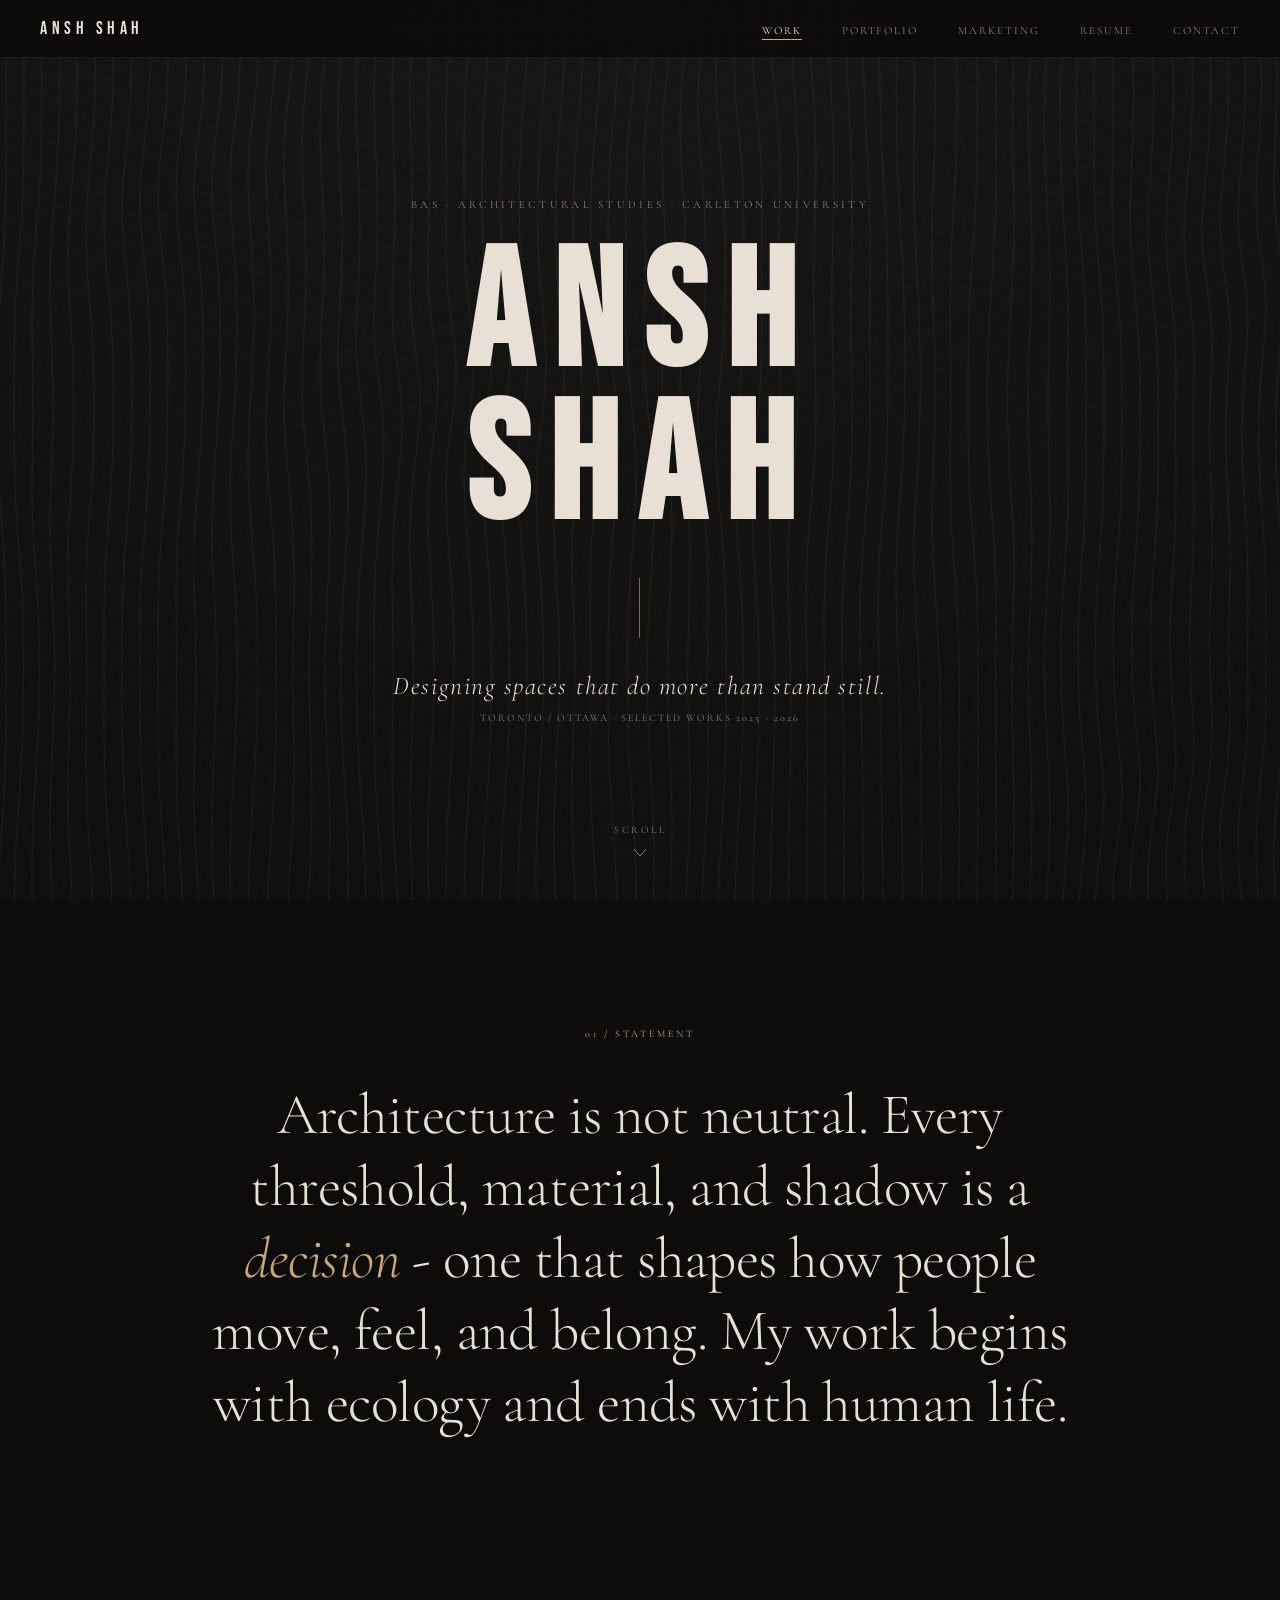
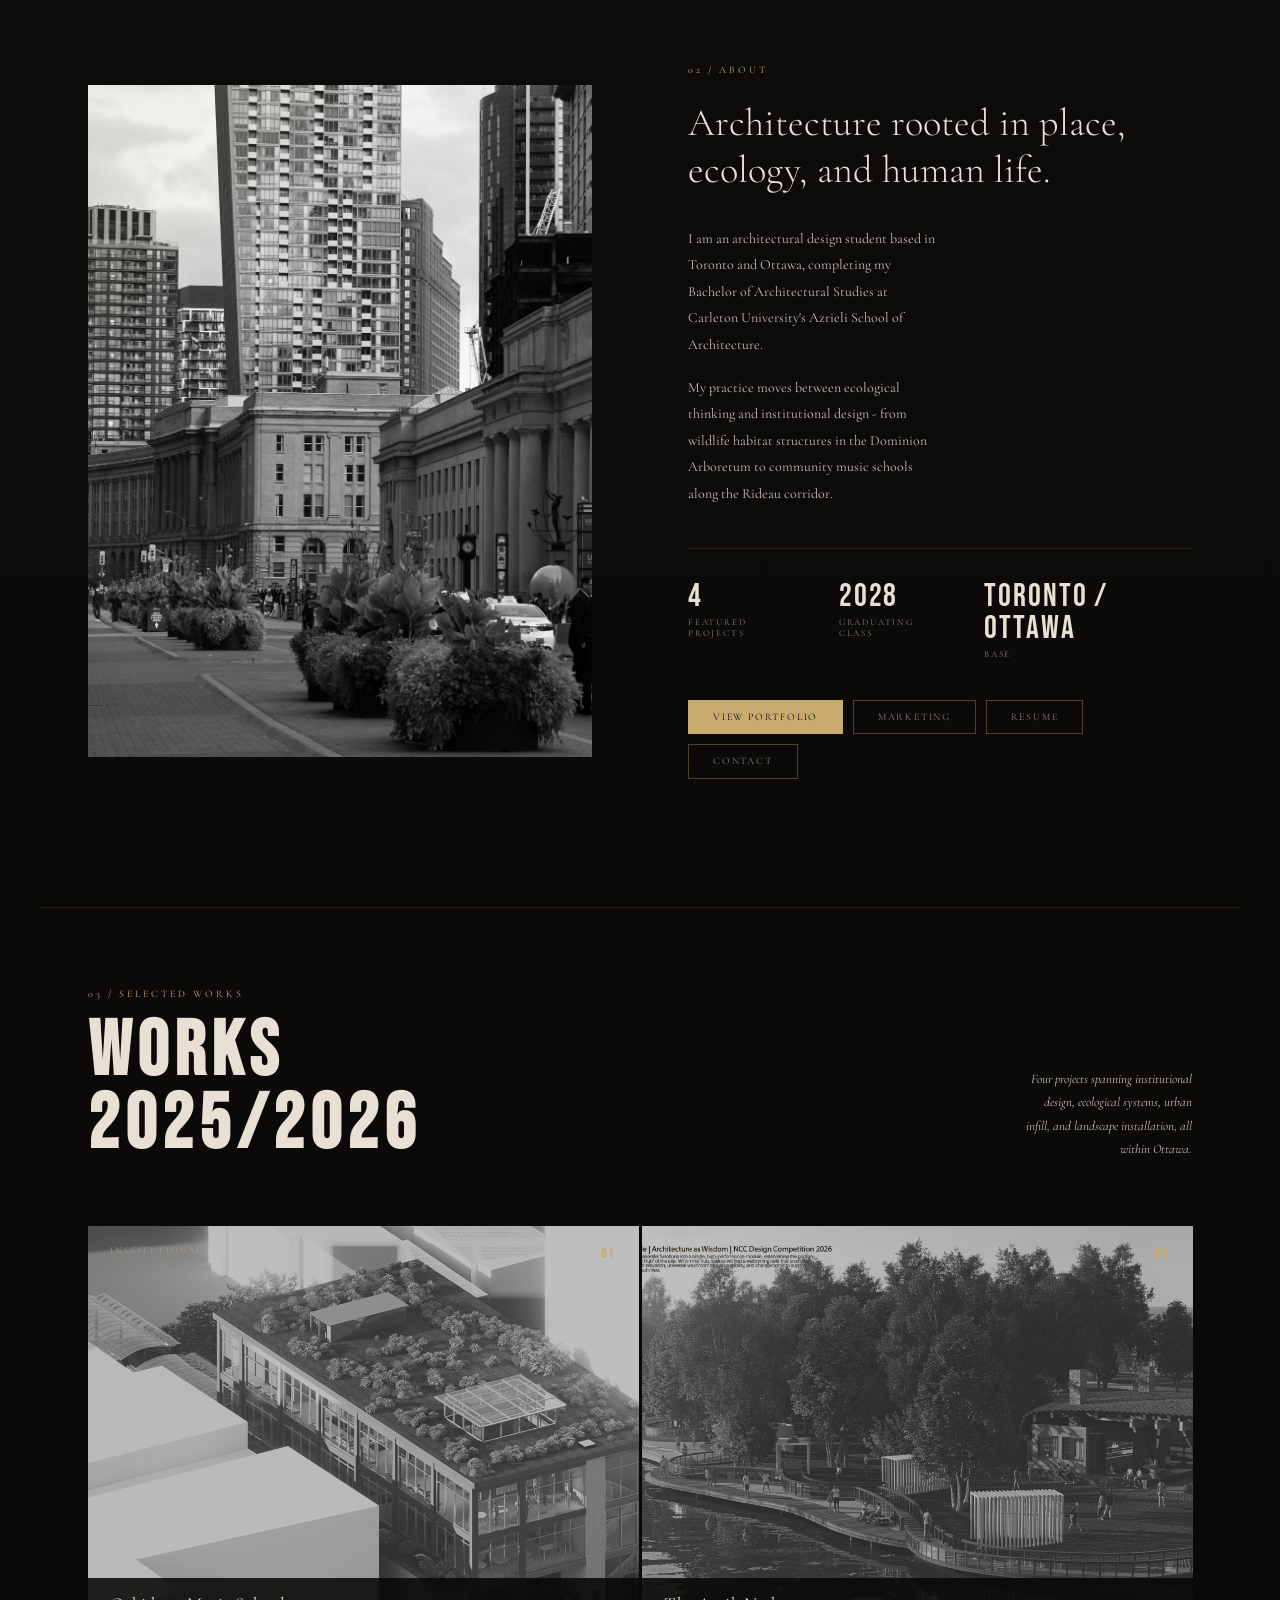
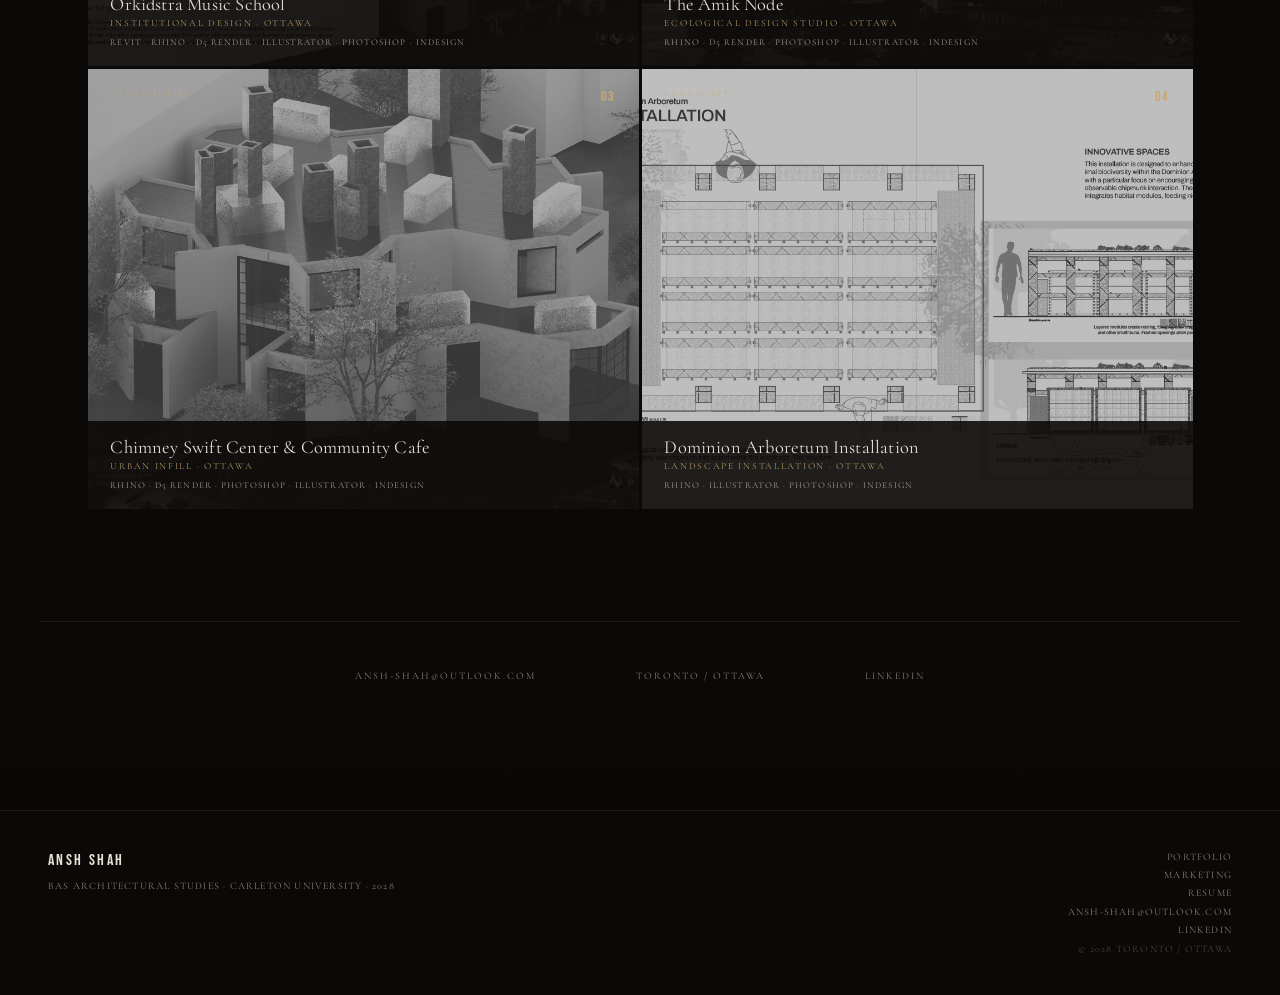
==== commit 7f5c5417: "Refresh site pages and replace resume" ====
--- a/index.html
+++ b/index.html
@@ -43,28 +43,27 @@
       top: 0;
       left: 0;
       right: 0;
-      height: var(--nav-h);
+      height: 58px;
       display: flex;
       align-items: center;
       justify-content: space-between;
-      padding: 0 3rem;
-      background: transparent;
+      padding: 0 2.5rem;
+      background: rgba(11, 10, 9, 0.82);
+      backdrop-filter: blur(18px);
+      border-bottom: 1px solid rgba(200, 191, 180, 0.08);
       z-index: 500;
       transition:
-        transform 0.45s cubic-bezier(0.16, 1, 0.3, 1),
         background 0.4s,
-        border-color 0.4s;
+        border-color 0.4s,
+        box-shadow 0.3s ease;
     }
 
     nav.scrolled,
     .sticky-nav.scrolled {
-      background: rgba(13, 12, 11, 0.92);
-      backdrop-filter: blur(12px);
-      border-bottom: 0.5px solid rgba(200, 169, 110, 0.12);
-    }
-
-    nav.hide,
-    .sticky-nav.hide { transform: translateY(-100%); }
+      background: rgba(11, 10, 9, 0.94);
+      border-bottom: 1px solid rgba(200, 191, 180, 0.14);
+      box-shadow: 0 10px 24px rgba(0, 0, 0, 0.16);
+    }
 
     .nav-logo,
     .nav-name {
@@ -145,32 +144,31 @@
 
     .mobile-menu {
       position: fixed;
-      inset: 0;
+      inset: 58px 0 auto 0;
       display: flex;
       flex-direction: column;
-      justify-content: center;
-      align-items: center;
-      gap: 2rem;
-      padding: 6rem 1.5rem 2rem;
-      background: rgba(10, 9, 8, 0.98);
+      justify-content: flex-start;
+      align-items: flex-start;
+      gap: 1.5rem;
+      padding: 1.5rem;
+      background: rgba(8, 7, 6, 0.98);
       z-index: 480;
       opacity: 0;
-      visibility: hidden;
       pointer-events: none;
-      transition: opacity 0.3s ease, visibility 0.3s ease;
+      transform: translateY(-110%);
+      transition: transform 0.35s cubic-bezier(0.16, 1, 0.3, 1), opacity 0.25s ease;
+      border-bottom: 1px solid rgba(200, 191, 180, 0.08);
     }
 
     .mobile-menu.active {
       opacity: 1;
-      visibility: visible;
       pointer-events: auto;
+      transform: translateY(0);
     }
 
     .mobile-nav-links {
       list-style: none;
-      display: flex;
-      flex-direction: column;
-      align-items: center;
+      display: grid;
       gap: 1.2rem;
     }
 
@@ -345,6 +343,20 @@
       line-height: 1.25;
       letter-spacing: -0.01em;
       color: var(--cream);
+      opacity: 0;
+      transform: translateY(26px);
+      filter: blur(8px);
+      will-change: opacity, transform, filter;
+      transition:
+        opacity 0.95s cubic-bezier(0.16, 1, 0.3, 1) 0.14s,
+        transform 0.95s cubic-bezier(0.16, 1, 0.3, 1) 0.14s,
+        filter 0.95s cubic-bezier(0.16, 1, 0.3, 1) 0.14s;
+    }
+
+    .statement-inner.visible .statement-text {
+      opacity: 1;
+      transform: translateY(0);
+      filter: blur(0);
     }
 
     .statement-text em {
@@ -511,11 +523,15 @@
       padding: 5rem 3rem 4rem;
       max-width: 1200px;
       margin: 0 auto;
-      display: flex;
-      align-items: flex-end;
-      justify-content: space-between;
-      gap: 2rem;
+      display: grid;
+      grid-template-columns: minmax(0, 0.95fr) minmax(18rem, 0.72fr);
+      align-items: end;
+      gap: clamp(2rem, 4vw, 4rem);
       border-top: 0.5px solid rgba(200, 169, 110, 0.12);
+    }
+
+    .works-intro-left {
+      min-width: 0;
     }
 
     .works-intro-left .works-label {
@@ -536,7 +552,9 @@
     }
 
     .works-intro-right {
+      min-width: 0;
       max-width: 28ch;
+      justify-self: end;
       font-size: 13px;
       line-height: 1.8;
       color: var(--light);
@@ -559,6 +577,9 @@
       cursor: pointer;
       background: #1a1714;
       height: 440px;
+      transition:
+        opacity 0.8s cubic-bezier(0.16, 1, 0.3, 1),
+        transform 0.8s cubic-bezier(0.16, 1, 0.3, 1);
     }
 
     .card img {
@@ -722,6 +743,57 @@
       transform: translateY(0);
     }
 
+    .stagger > * {
+      opacity: 0;
+      transform: translateY(36px);
+      transition:
+        opacity 0.7s cubic-bezier(0.16, 1, 0.3, 1),
+        transform 0.7s cubic-bezier(0.16, 1, 0.3, 1);
+    }
+
+    .stagger.visible > *:nth-child(1) { opacity: 1; transform: translateY(0); transition-delay: 0ms; }
+    .stagger.visible > *:nth-child(2) { opacity: 1; transform: translateY(0); transition-delay: 120ms; }
+    .stagger.visible > *:nth-child(3) { opacity: 1; transform: translateY(0); transition-delay: 240ms; }
+    .stagger.visible > *:nth-child(4) { opacity: 1; transform: translateY(0); transition-delay: 360ms; }
+    .stagger.visible > *:nth-child(5) { opacity: 1; transform: translateY(0); transition-delay: 480ms; }
+    .stagger.visible > *:nth-child(6) { opacity: 1; transform: translateY(0); transition-delay: 600ms; }
+    .stagger.visible > *:nth-child(7) { opacity: 1; transform: translateY(0); transition-delay: 720ms; }
+    .stagger.visible > *:nth-child(8) { opacity: 1; transform: translateY(0); transition-delay: 840ms; }
+
+    .projects.stagger > .card {
+      opacity: 0;
+      transform: translateY(56px) scale(0.985);
+      transition:
+        opacity 0.9s cubic-bezier(0.16, 1, 0.3, 1),
+        transform 0.9s cubic-bezier(0.16, 1, 0.3, 1),
+        filter 0.9s cubic-bezier(0.16, 1, 0.3, 1);
+      will-change: opacity, transform;
+    }
+
+    .projects.stagger.visible > .card:nth-child(1) {
+      opacity: 1;
+      transform: translateY(0) scale(1);
+      transition-delay: 0ms;
+    }
+
+    .projects.stagger.visible > .card:nth-child(2) {
+      opacity: 1;
+      transform: translateY(0) scale(1);
+      transition-delay: 140ms;
+    }
+
+    .projects.stagger.visible > .card:nth-child(3) {
+      opacity: 1;
+      transform: translateY(0) scale(1);
+      transition-delay: 280ms;
+    }
+
+    .projects.stagger.visible > .card:nth-child(4) {
+      opacity: 1;
+      transform: translateY(0) scale(1);
+      transition-delay: 420ms;
+    }
+
     @keyframes fadeUp {
       to {
         opacity: 1;
@@ -763,12 +835,15 @@
       .ch-statement { padding: 5rem 1.5rem; }
 
       .ch-works-intro {
-        flex-direction: column;
-        align-items: flex-start;
+        grid-template-columns: 1fr;
         padding: 4rem 1.5rem 2.5rem;
-      }
-
-      .works-intro-right { text-align: left; }
+        gap: 1rem;
+      }
+
+      .works-intro-right {
+        justify-self: start;
+        text-align: left;
+      }
 
       .projects {
         grid-template-columns: repeat(2, 1fr);
@@ -808,6 +883,8 @@
     @media (prefers-reduced-motion: reduce) {
       *, *::before, *::after { animation: none !important; transition: none !important; }
       .reveal { opacity: 1; transform: none; }
+      .stagger > * { opacity: 1 !important; transform: none !important; }
+      .statement-text { opacity: 1 !important; transform: none !important; filter: none !important; }
     }
   </style>
 </head>
@@ -838,7 +915,7 @@
     </ul>
     <div class="mobile-nav-sub">
       <span>BAS · Architectural Studies</span>
-      <span>Carleton University · 2026</span>
+      <span>Carleton University · 2028</span>
     </div>
   </div>
 
@@ -862,7 +939,7 @@
       <h1 class="title-name">ANSH<br>SHAH</h1>
       <div class="title-rule"></div>
       <p class="title-role">Designing spaces that do more than stand still.</p>
-      <p class="title-cred">Ottawa / Toronto · Selected Works 2025 - 2026</p>
+      <p class="title-cred">Toronto / Ottawa · Selected Works 2025 - 2026</p>
     </div>
 
     <a class="title-scroll" href="#about" aria-label="Scroll to about section">
@@ -874,7 +951,7 @@
   </section>
 
   <section class="ch-statement">
-    <div class="statement-inner reveal">
+    <div class="statement-inner reveal stagger">
       <span class="statement-num">01 / Statement</span>
       <p class="statement-text">
         Architecture is not neutral. Every threshold, material, and shadow
@@ -889,11 +966,11 @@
       <img src="IntroPhoto.jpg" alt="Ansh Shah">
     </div>
 
-    <div class="identity-text">
+    <div class="identity-text stagger">
       <span class="identity-label">02 / About</span>
       <h2 class="identity-heading">Architecture rooted in place, ecology, and human life.</h2>
       <p class="identity-body">
-        I am an architectural design student based in Ottawa and Toronto,
+        I am an architectural design student based in Toronto and Ottawa,
         completing my Bachelor of Architectural Studies at Carleton
         University's Azrieli School of Architecture.
       </p>
@@ -909,12 +986,12 @@
           <span class="stat-label">Featured Projects</span>
         </div>
         <div class="stat-item">
-          <span class="stat-num">2026</span>
+          <span class="stat-num">2028</span>
           <span class="stat-label">Graduating Class</span>
         </div>
         <div class="stat-item">
-          <span class="stat-num">OTT</span>
-          <span class="stat-label">Base / Ottawa</span>
+          <span class="stat-num">Toronto / Ottawa</span>
+          <span class="stat-label">Base</span>
         </div>
       </div>
 
@@ -927,7 +1004,7 @@
     </div>
   </section>
 
-  <div class="ch-works-intro reveal" id="work">
+  <div class="ch-works-intro stagger" id="work">
     <div class="works-intro-left">
       <span class="works-label">03 / Selected Works</span>
       <h2>Works<br>2025/2026</h2>
@@ -938,8 +1015,8 @@
     </p>
   </div>
 
-  <section class="projects">
-    <a href="portfolio.html" class="card reveal" style="transition-delay:0ms">
+  <section class="projects stagger reveal">
+    <a href="portfolio.html" class="card">
       <img src="assets/images/Page_7.jpg" alt="Orkidstra Music School" loading="lazy">
       <span class="card-num">01</span>
       <span class="card-tag">Institutional</span>
@@ -950,7 +1027,7 @@
       </div>
     </a>
 
-    <a href="portfolio.html" class="card reveal" style="transition-delay:80ms">
+    <a href="portfolio.html" class="card">
       <img src="assets/images/Page_3.jpg" alt="The Amik Node" loading="lazy">
       <span class="card-num">02</span>
       <span class="card-tag">Ecological</span>
@@ -961,7 +1038,7 @@
       </div>
     </a>
 
-    <a href="portfolio.html" class="card reveal" style="transition-delay:160ms">
+    <a href="portfolio.html" class="card">
       <img src="assets/images/Page_13.jpg" alt="Chimney Swift Center and Community Cafe" loading="lazy">
       <span class="card-num">03</span>
       <span class="card-tag">Urban Infill</span>
@@ -972,7 +1049,7 @@
       </div>
     </a>
 
-    <a href="portfolio.html" class="card reveal" style="transition-delay:240ms">
+    <a href="portfolio.html" class="card">
       <img src="assets/images/Page_16.jpg" alt="Dominion Arboretum Installation" loading="lazy">
       <span class="card-num">04</span>
       <span class="card-tag">Landscape</span>
@@ -984,18 +1061,18 @@
     </a>
   </section>
 
-  <div class="contact-row reveal">
+  <div class="contact-row stagger">
     <a href="mailto:ansh-shah@outlook.com">ansh-shah@outlook.com</a>
     <span class="sep">·</span>
-    <span>Ottawa / Toronto</span>
+    <span>Toronto / Ottawa</span>
     <span class="sep">·</span>
     <a href="https://www.linkedin.com/in/ansh-shah-31157129a/" target="_blank" rel="noopener noreferrer">LinkedIn</a>
   </div>
 
-  <footer class="reveal">
+  <footer class="stagger">
     <div class="footer-left">
       <p>Ansh Shah</p>
-      <span>BAS Architectural Studies · Carleton University · 2026</span>
+      <span>BAS Architectural Studies · Carleton University · 2028</span>
     </div>
     <div class="footer-right">
       <a href="portfolio.html">Portfolio</a>
@@ -1003,7 +1080,7 @@
       <a href="resume.html">Resume</a>
       <a href="mailto:ansh-shah@outlook.com">ansh-shah@outlook.com</a>
       <a href="https://www.linkedin.com/in/ansh-shah-31157129a/" target="_blank" rel="noopener noreferrer">LinkedIn</a>
-      <span>© 2026 Ottawa / Toronto</span>
+      <span>© 2028 Toronto / Ottawa</span>
     </div>
   </footer>
 
@@ -1013,7 +1090,6 @@
       const nav = document.getElementById("nav");
       const hamburger = document.querySelector(".hamburger");
       const mobileMenu = document.querySelector(".mobile-menu");
-      let lastY = 0;
 
       function closeMenu() {
         if (!hamburger || !mobileMenu) return;
@@ -1028,13 +1104,6 @@
         const y = window.scrollY;
         if (y > 20) nav.classList.add("scrolled");
         else nav.classList.remove("scrolled");
-
-        if (y > lastY && y > 100 && !(mobileMenu && mobileMenu.classList.contains("active"))) {
-          nav.classList.add("hide");
-        } else {
-          nav.classList.remove("hide");
-        }
-        lastY = y;
       }, { passive: true });
 
       if (hamburger && mobileMenu) {
@@ -1044,7 +1113,6 @@
           mobileMenu.classList.toggle("active");
           mobileMenu.setAttribute("aria-hidden", String(!isActive));
           document.body.style.overflow = isActive ? "hidden" : "";
-          nav.classList.remove("hide");
           nav.classList.add("scrolled");
         });
 
@@ -1071,7 +1139,7 @@
         });
       }
 
-      const els = document.querySelectorAll(".reveal");
+      const els = document.querySelectorAll(".reveal, .stagger");
       if ("IntersectionObserver" in window) {
         const obs = new IntersectionObserver(function(entries) {
           entries.forEach(function(entry) {
@@ -1080,7 +1148,7 @@
               obs.unobserve(entry.target);
             }
           });
-        }, { threshold: 0.08 });
+        }, { threshold: 0.07 });
 
         els.forEach(function(el) { obs.observe(el); });
       } else {
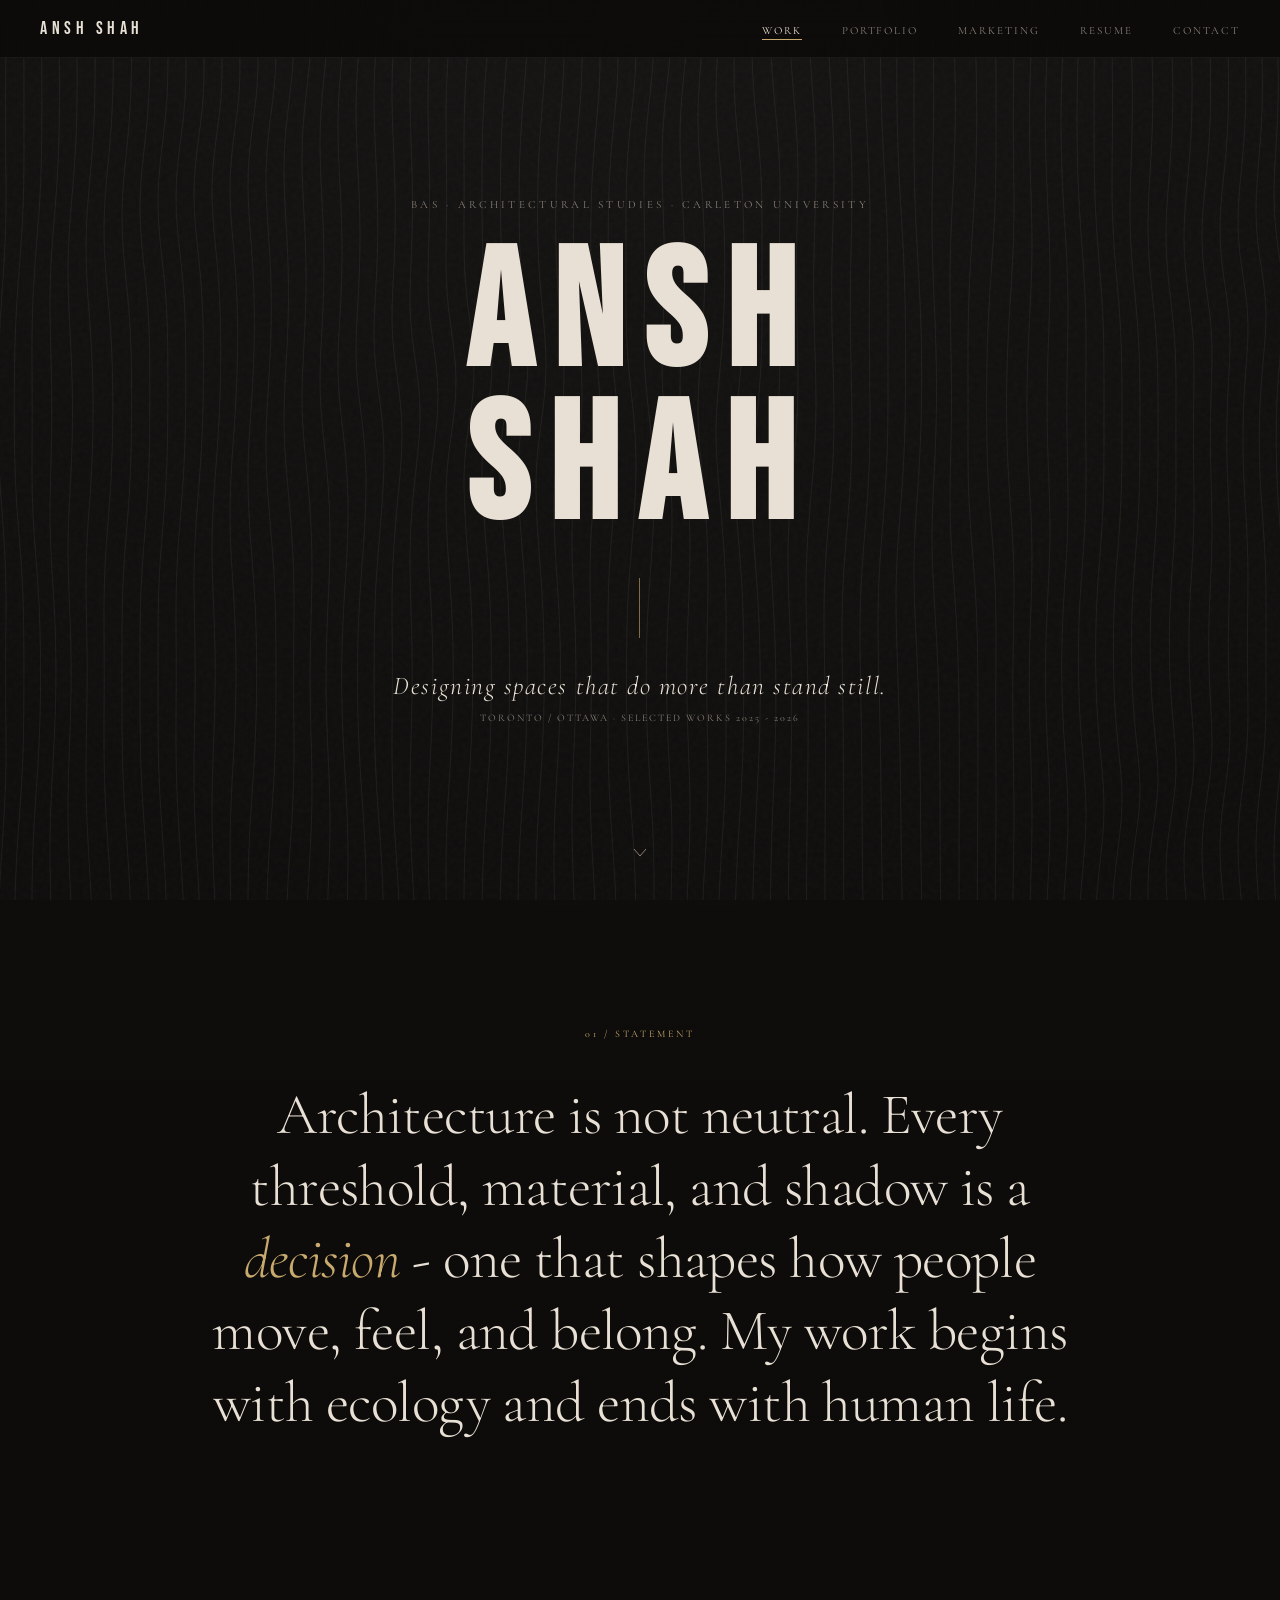
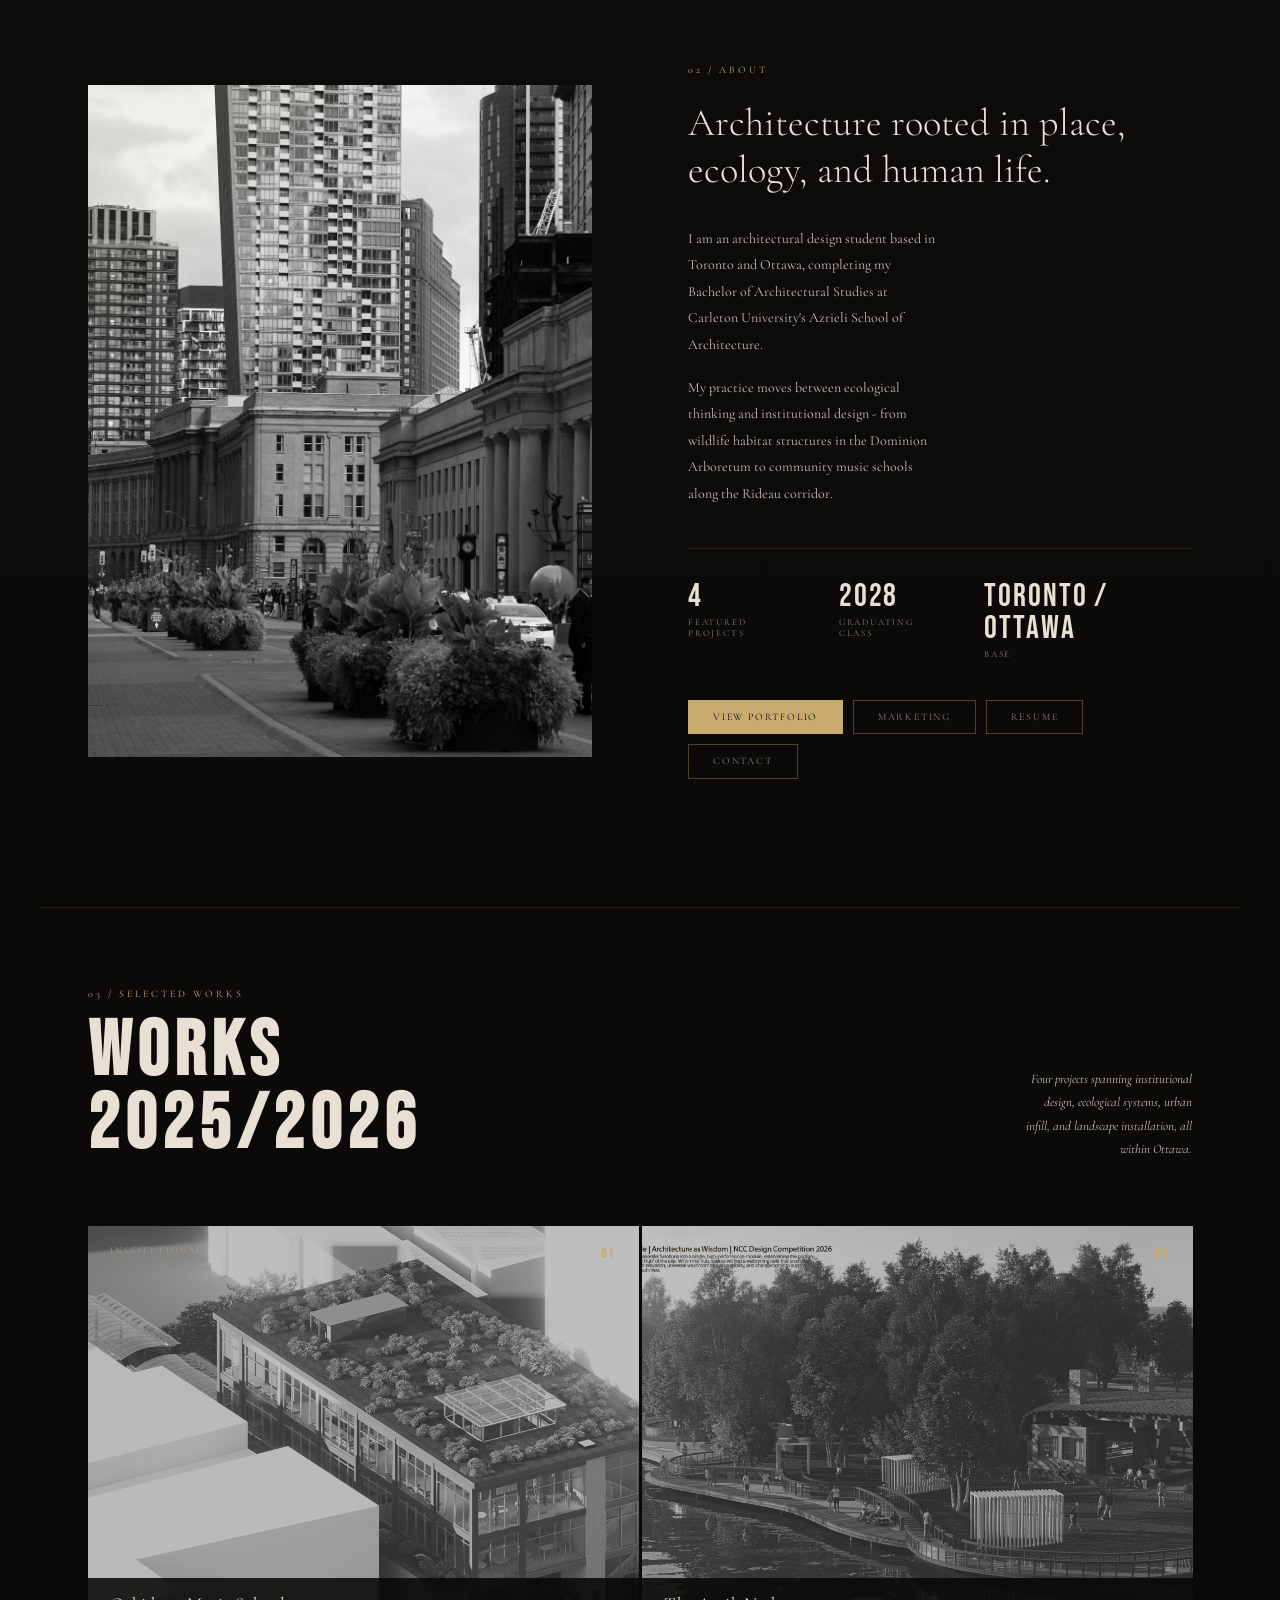
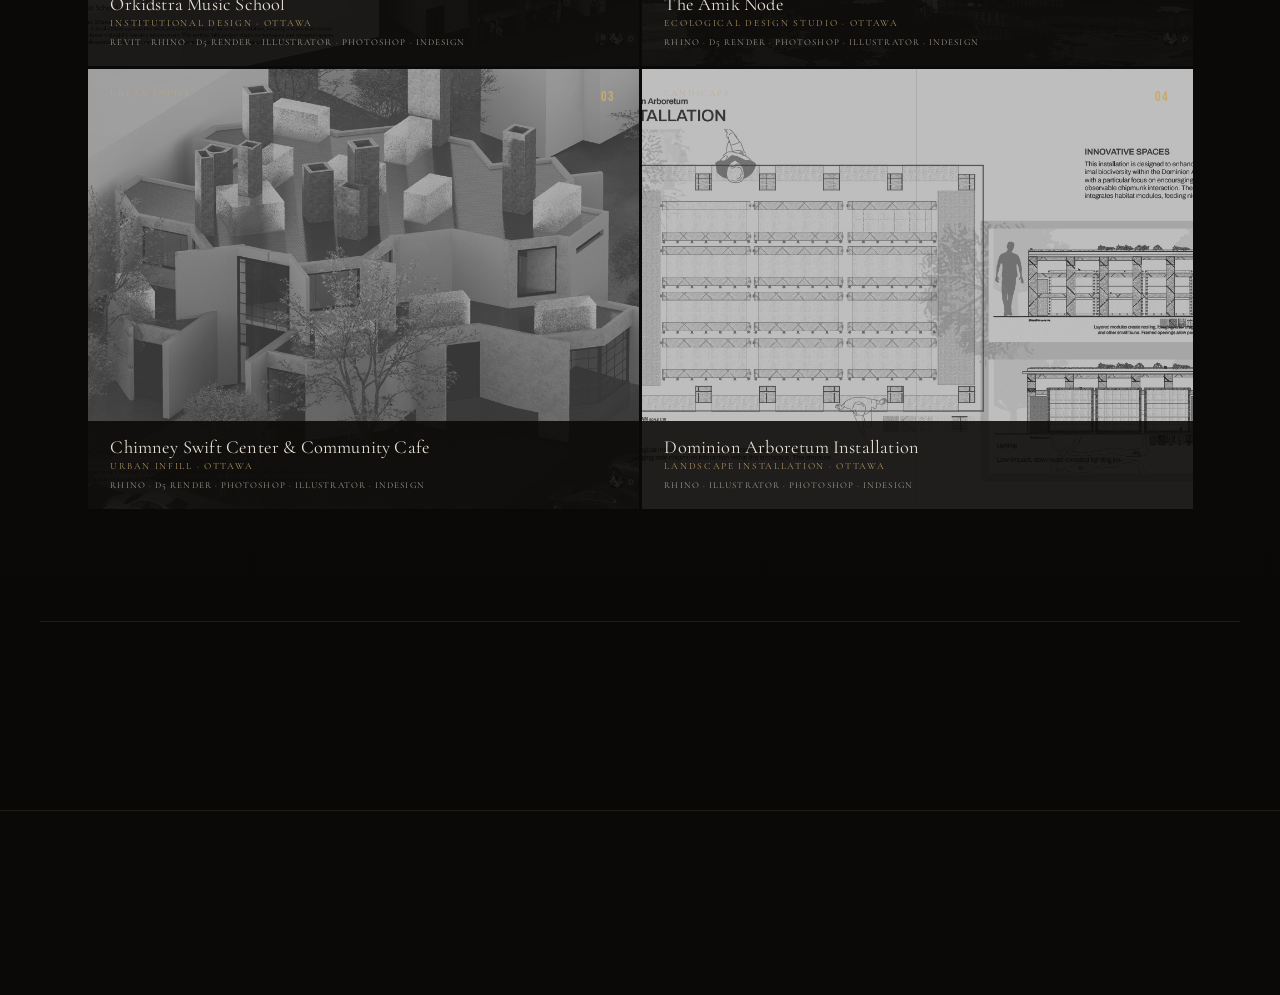
==== commit e7db1bdc: "Remove homepage scroll label" ====
--- a/index.html
+++ b/index.html
@@ -943,7 +943,7 @@
     </div>
 
     <a class="title-scroll" href="#about" aria-label="Scroll to about section">
-      <span>Scroll</span>
+      <span></span>
       <svg width="16" height="16" viewBox="0 0 16 16" fill="none" stroke="currentColor" stroke-width="1" aria-hidden="true">
         <polyline points="2,5 8,12 14,5"></polyline>
       </svg>
